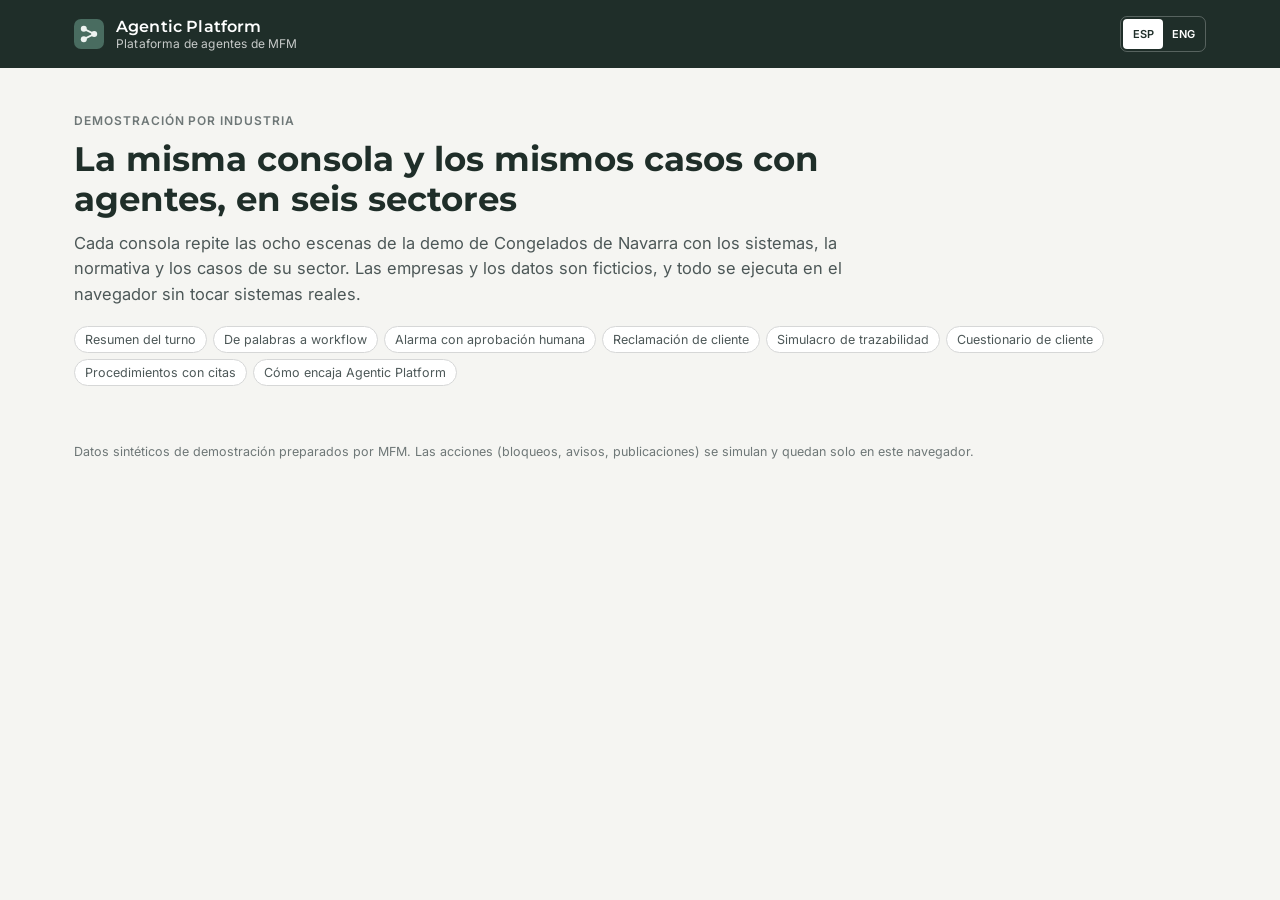
==== index.html @ 61bc28af "Fix: 'five sectors' → 'six sectors' in English translation" ====
<!doctype html>
<html lang="es">
<head>
  <meta charset="utf-8">
  <meta name="viewport" content="width=device-width, initial-scale=1">
  <title>Agentic Platform por industria</title>
  <meta name="description" content="Seis consolas de Agentic Platform con la misma estructura y los mismos casos con agentes que la demo de Congelados de Navarra: maquinaria industrial, banca, retail, cervecera, despacho de abogados y empresa de congelados. Datos sintéticos preparados por MFM.">
  <meta name="theme-color" content="#344E45">
  <link rel="icon" type="image/svg+xml" href="data:image/svg+xml,%3Csvg xmlns='http://www.w3.org/2000/svg' viewBox='0 0 26 26'%3E%3Crect width='26' height='26' rx='6' fill='%23344E45'/%3E%3Cpath d='M8.5 8.5 17.5 13 8.5 17.5' fill='none' stroke='%23EEF3F1' stroke-width='1.6'/%3E%3Ccircle cx='8.5' cy='8.5' r='2.6' fill='%23EEF3F1'/%3E%3Ccircle cx='17.5' cy='13' r='2.6' fill='%23EEF3F1'/%3E%3Ccircle cx='8.5' cy='17.5' r='2.6' fill='%23EEF3F1'/%3E%3C/svg%3E">
  <link rel="preconnect" href="https://fonts.googleapis.com">
  <link rel="preconnect" href="https://fonts.gstatic.com" crossorigin>
  <link rel="stylesheet" href="https://fonts.googleapis.com/css2?family=Inter:wght@400;500;600;700&family=Montserrat:wght@500;600;700&display=swap">
  <link rel="stylesheet" href="assets/css/tokens.css">
  <style>
    * { box-sizing: border-box; }
    body { margin: 0; background: var(--bg); color: var(--ink); font: 400 15px/1.55 var(--font-body); }
    a { color: inherit; }
    .wrap { max-width: 1180px; margin: 0 auto; padding: 0 24px; }
    header.top { background: var(--cn-green-900); color: #fff; }
    header.top .wrap { display: flex; align-items: center; gap: 12px; padding-top: 16px; padding-bottom: 16px; }
    .logo { width: 30px; height: 30px; flex: none; }
    .brand { font: 600 16px/1.2 var(--font-head); letter-spacing: .01em; }
    .brand small { display: block; font: 400 12px/1.3 var(--font-body); opacity: .75; }
    .hero { padding: 44px 0 28px; }
    .kicker { font-size: 12px; font-weight: 600; letter-spacing: .08em; text-transform: uppercase; color: var(--muted); }
    h1 { font: 700 34px/1.18 var(--font-head); margin: 8px 0 12px; color: var(--cn-green-900); max-width: 820px; }
    .lead { font-size: 16.5px; color: var(--slate); max-width: 780px; margin: 0; }
    .scenes { display: flex; flex-wrap: wrap; gap: 6px; margin: 18px 0 0; padding: 0; list-style: none; }
    .scenes li { padding: 3px 10px; border: 1px solid var(--line-strong); border-radius: 999px; font-size: 12.5px; color: var(--slate); background: var(--card); }
    .grid { display: grid; grid-template-columns: repeat(2, minmax(0, 1fr)); gap: 18px; padding-bottom: 28px; }
    .ind { display: flex; flex-direction: column; background: var(--card); border: 1px solid var(--line); border-radius: 14px; overflow: hidden; }
    .ind-head { display: flex; align-items: center; gap: 12px; padding: 18px 20px; color: #fff; background: var(--c-dark); }
    .ind-av { width: 40px; height: 40px; border-radius: 10px; display: grid; place-items: center; font: 700 14px/1 var(--font-head); background: var(--c-brand); flex: none; }
    .ind-name { font: 600 18px/1.25 var(--font-head); }
    .ind-co { font-size: 13px; opacity: .8; }
    .ind-body { padding: 16px 20px 20px; display: flex; flex-direction: column; gap: 12px; flex: 1; }
    .cases { margin: 0; padding: 0; list-style: none; display: flex; flex-direction: column; gap: 8px; font-size: 13.5px; color: var(--slate); }
    .cases li { display: grid; grid-template-columns: 128px minmax(0, 1fr); gap: 10px; }
    .cases b { font-weight: 600; color: var(--ink); font-size: 12.5px; }
    .systems { font-size: 12.5px; color: var(--muted); }
    .go { margin-top: auto; align-self: flex-start; display: inline-flex; align-items: center; gap: 8px; padding: 9px 16px; border-radius: 8px; background: var(--c-brand); color: #fff; font-weight: 600; font-size: 14px; text-decoration: none; }
    .go:hover { background: var(--c-dark); }
    .go:focus-visible { outline: 3px solid var(--c-tint); outline-offset: 2px; box-shadow: 0 0 0 5px var(--c-brand); }
    .ref { display: flex; flex-wrap: wrap; align-items: center; justify-content: space-between; gap: 12px; padding: 18px 20px; margin-bottom: 28px; border: 1px dashed var(--line-strong); border-radius: 14px; background: var(--card); font-size: 14px; color: var(--slate); }
    .ref a { font-weight: 600; color: var(--cn-green-dark); }
    .langs { margin-left: auto; display: inline-flex; padding: 2px; border: 1px solid rgba(255,255,255,.25); border-radius: 7px; }
    .langs button { min-width: 40px; min-height: 30px; border: 0; border-radius: 4px; background: transparent; color: #fff; font: 600 11px/1 var(--font-body); cursor: pointer; }
    .langs button[aria-pressed="true"] { background: #fff; color: var(--cn-green-900); }
    .langs button:focus-visible { outline: 2px solid #fff; outline-offset: 2px; }
    footer { padding: 0 0 36px; font-size: 12.5px; color: var(--muted); }
    @media (max-width: 860px) {
      .grid { grid-template-columns: 1fr; }
      h1 { font-size: 26px; }
      .wrap { padding: 0 16px; }
      .cases li { grid-template-columns: 1fr; gap: 0; }
    }
  </style>
  <script src="assets/js/industries/_register.js"></script>
  <script src="assets/js/industries/maquinaria/meta.js"></script>
  <script src="assets/js/industries/banca/meta.js"></script>
  <script src="assets/js/industries/retail/meta.js"></script>
  <script src="assets/js/industries/cerveceria/meta.js"></script>
  <script src="assets/js/industries/abogados/meta.js"></script>
  <script src="assets/js/industries/congelados/meta.js"></script>
  <script src="assets/js/industries/maquinaria/en/meta.js"></script>
  <script src="assets/js/industries/banca/en/meta.js"></script>
  <script src="assets/js/industries/retail/en/meta.js"></script>
  <script src="assets/js/industries/cerveceria/en/meta.js"></script>
  <script src="assets/js/industries/abogados/en/meta.js"></script>
  <script src="assets/js/industries/congelados/en/meta.js"></script>
</head>
<body>
  <header class="top">
    <div class="wrap">
      <svg class="logo" viewBox="0 0 26 26" aria-hidden="true"><rect width="26" height="26" rx="6" fill="#496C60"/><path d="M8.5 8.5 17.5 13 8.5 17.5" fill="none" stroke="#EEF3F1" stroke-width="1.6"/><circle cx="8.5" cy="8.5" r="2.6" fill="#EEF3F1"/><circle cx="17.5" cy="13" r="2.6" fill="#EEF3F1"/><circle cx="8.5" cy="17.5" r="2.6" fill="#EEF3F1"/></svg>
      <div class="brand">Agentic Platform<small data-t="sub">Plataforma de agentes de MFM</small></div>
      <div class="langs" role="group" aria-label="Idioma / Language"><button type="button" data-lang="es" aria-pressed="true">ESP</button><button type="button" data-lang="en" aria-pressed="false">ENG</button></div>
    </div>
  </header>
  <main class="wrap">
    <section class="hero">
      <div class="kicker" data-t="kicker">Demostración por industria</div>
      <h1 data-t="h1">La misma consola y los mismos casos con agentes, en seis sectores</h1>
      <p class="lead" data-t="lead">Cada consola repite las ocho escenas de la demo de Congelados de Navarra con los sistemas, la normativa y los casos de su sector. Las empresas y los datos son ficticios, y todo se ejecuta en el navegador sin tocar sistemas reales.</p>
      <ul class="scenes" id="scenes" aria-label="Escenas de cada consola">
        <li>Resumen del turno</li><li>De palabras a workflow</li><li>Alarma con aprobación humana</li><li>Reclamación de cliente</li><li>Simulacro de trazabilidad</li><li>Cuestionario de cliente</li><li>Procedimientos con citas</li><li>Cómo encaja Agentic Platform</li>
      </ul>
    </section>
    <section class="grid" id="grid" aria-label="Industrias"></section>
    <footer data-t="foot">Datos sintéticos de demostración preparados por MFM. Las acciones (bloqueos, avisos, publicaciones) se simulan y quedan solo en este navegador.</footer>
  </main>
  <script>
    (function () {
      'use strict';
      var CASES = {
        maquinaria: [
          ['Alarma', 'Vibración del husillo del centro de mecanizado MC-04 y 42 culatas retenidas'],
          ['Reclamación', 'Fuga de aceite en una prensa PH-250 y borrador 8D'],
          ['Simulacro', 'Campaña de campo por el lote de juntas JNT-2607-031'],
          ['Cuestionario', 'Auditoría de proveedor de un fabricante de vehículos industriales']
        ],
        banca: [
          ['Alarma', 'Pico de fraude en el BIN 454812 con bloqueo preventivo y reemisión'],
          ['Reclamación', 'Cargos no reconocidos con plazo de 15 días hábiles (PSD2)'],
          ['Simulacro', 'Punto común de compromiso: TPV, tarjetas y clientes (DORA, PCI DSS)'],
          ['Cuestionario', 'Wolfsberg CBDDQ de un banco corresponsal']
        ],
        retail: [
          ['Alarma', 'Mural de lácteos de la tienda T-027 por encima de 5 °C'],
          ['Reclamación', 'Vidrio en tomate frito de marca propia, lote L26214'],
          ['Simulacro', 'Retirada del lote en 41 tiendas y aviso a clientes de fidelización'],
          ['Cuestionario', 'Preauditoría IFS Logistics de la plataforma']
        ],
        cerveceria: [
          ['Alarma', 'Fermentador FV-12 fuera de consigna por la válvula de glicol'],
          ['Reclamación', 'Barriles con sabor oxidado de un distribuidor de hostelería'],
          ['Simulacro', 'Retirada del lote de barril L2608-K14 en 14 clientes'],
          ['Cuestionario', 'Homologación de un importador británico']
        ],
        abogados: [
          ['Alarma', 'Demanda recibida por LexNET con posible conflicto de intereses y plazo de 20 días'],
          ['Reclamación', 'Queja de un cliente por una minuta de honorarios del área Mercantil'],
          ['Simulacro', 'Brecha de datos: informe de due diligence enviado a un destinatario erróneo (RGPD, 72 h)'],
          ['Cuestionario', 'Homologación en el panel de despachos de un banco']
        ],
        congelados: [
          ['Alarma', 'Excurión de temperatura en cámara C-07 a 05:50 (-13.9 °C) y 6 lotes retenidos'],
          ['Reclamación', 'Piedra de 8 mm en Guisantes verdes 1kg, lote L26-231-FUS-GUI-01'],
          ['Simulacro', 'Campaña de retirada del lote de ejercicio L26-261-FUS-GUI-03'],
          ['Cuestionario', 'Auditoría de proveedor de Retailer UK (marca blanca)']
        ]
      };
      var CASES_EN = {
        maquinaria: [
          ['Alarm', 'Spindle vibration on machining centre MC-04 and 42 cylinder heads on hold'],
          ['Complaint', 'Oil leak on a PH-250 press and an 8D draft'],
          ['Drill', 'Field campaign for seal batch JNT-2607-031'],
          ['Questionnaire', 'Supplier audit from an industrial vehicle manufacturer']
        ],
        banca: [
          ['Alarm', 'Fraud spike on BIN 454812 with preventive blocking and card reissue'],
          ['Complaint', 'Unrecognised card payments with a 15-business-day deadline (PSD2)'],
          ['Drill', 'Common point of compromise: terminal, cards and customers (DORA, PCI DSS)'],
          ['Questionnaire', 'Wolfsberg CBDDQ from a correspondent bank']
        ],
        retail: [
          ['Alarm', 'Dairy cabinet at store T-027 above 5 °C'],
          ['Complaint', 'Glass in own-brand tomato sauce, batch L26214'],
          ['Drill', 'Batch withdrawal from 41 stores and notice to loyalty customers'],
          ['Questionnaire', 'IFS Logistics pre-audit of the distribution centre']
        ],
        cerveceria: [
          ['Alarm', 'Fermentation vessel FV-12 off setpoint due to the glycol valve'],
          ['Complaint', 'Kegs with an oxidised taste from an on-trade distributor'],
          ['Drill', 'Recall of keg batch L2608-K14 from 14 customers'],
          ['Questionnaire', 'Supplier approval for a UK importer']
        ],
        abogados: [
          [‘Alarm’, ‘Claim served via LexNET with a possible conflict of interest and a 20-day deadline’],
          [‘Complaint’, ‘Client complaint about a Corporate fee note’],
          [‘Drill’, ‘Data breach: due diligence report sent to the wrong recipient (GDPR, 72 h)’],
          [‘Questionnaire’, ‘Onboarding to a bank’s panel of law firms’]
        ],
        congelados: [
          [‘Alarm’, ‘Temperature excursion in chamber C-07 at 05:50 (-13.9 °C) and 6 lots on hold’],
          [‘Complaint’, ‘8 mm stone in Garden Peas 1kg, batch L26-231-FUS-GUI-01’],
          [‘Drill’, ‘Recall campaign for drill batch L26-261-FUS-GUI-03’],
          [‘Questionnaire’, ‘Supplier audit for Retailer UK (private label)’]
        ]
      };
      var T = {
        es: { scenes: ['Resumen del turno', 'De palabras a workflow', 'Alarma con aprobación humana', 'Reclamación de cliente', 'Simulacro de trazabilidad', 'Cuestionario de cliente', 'Procedimientos con citas', 'Cómo encaja Agentic Platform'], conn: 'Conectores', open: 'Abrir la consola de ' },
        en: { scenes: ['Shift summary', 'From words to workflow', 'Alarm with human approval', 'Customer complaint', 'Traceability drill', 'Customer questionnaire', 'Procedures with citations', 'How Agentic Platform fits'], conn: 'Connectors', open: 'Open the console for ',
          sub: 'MFM agent platform', kicker: 'Demo by industry', h1: 'The same console and the same agent use cases, in six sectors',
          lead: 'Each console repeats the eight scenes of the Congelados de Navarra demo with the systems, regulations and cases of its sector. Companies and data are fictitious, and everything runs in the browser without touching real systems.',
          ref: 'Reference demo: Congelados de Navarra, frozen food.', refa: 'Open the original demo ↗',
          foot: 'Synthetic demo data prepared by MFM. Actions (holds, notices, publications) are simulated and stay in this browser only.' }
      };
      var LANG = 'es';
      try { var qs = new URLSearchParams(location.search).get('lang'); LANG = qs === 'en' || qs === 'es' ? qs : (localStorage.getItem('agentic-ind-lang') === 'en' ? 'en' : 'es'); localStorage.setItem('agentic-ind-lang', LANG); } catch (e) { /* sin almacenamiento */ }
      var EN = LANG === 'en';
      document.documentElement.lang = LANG;
      if (EN) {
        document.title = 'Agentic Platform by industry';
        document.querySelectorAll('[data-t]').forEach(function (el) { if (T.en[el.getAttribute('data-t')]) el.textContent = T.en[el.getAttribute('data-t')]; });
        CASES = CASES_EN;
      }
      document.getElementById('scenes').innerHTML = T[LANG].scenes.map(function (x) { return '<li>' + x + '</li>'; }).join('');
      document.querySelectorAll('[data-lang]').forEach(function (b) {
        b.setAttribute('aria-pressed', String(b.getAttribute('data-lang') === LANG));
        b.addEventListener('click', function () { try { localStorage.setItem('agentic-ind-lang', b.getAttribute('data-lang')); } catch (e) { /* */ } location.search = '?lang=' + b.getAttribute('data-lang'); });
      });
      var ORDER = ['maquinaria', 'banca', 'retail', 'cerveceria', 'abogados', 'congelados'];
      var P = window.AGENTIC_INDUSTRIES || {};
      var PE = window.AGENTIC_INDUSTRIES_EN || {};
      var esc = function (s) { return String(s).replace(/[&<>"]/g, function (c) { return { '&': '&amp;', '<': '&lt;', '>': '&gt;', '"': '&quot;' }[c]; }); };
      document.getElementById('grid').innerHTML = ORDER.filter(function (k) { return P[k] && P[k].meta; }).map(function (k) {
        var m = EN && PE[k] && PE[k].meta ? PE[k].meta : P[k].meta;
        var t = m.theme;
        return '<article class="ind" style="--c-brand:' + t.brand + ';--c-dark:' + t.dark + ';--c-tint:' + t.tint + '">'
          + '<div class="ind-head"><span class="ind-av">' + esc(m.short) + '</span><div><div class="ind-name">' + esc(m.industry) + '</div><div class="ind-co">' + esc(m.company) + ' · ' + esc(m.site) + '</div></div></div>'
          + '<div class="ind-body"><ul class="cases">' + CASES[k].map(function (c) { return '<li><b>' + esc(c[0]) + '</b><span>' + esc(c[1]) + '</span></li>'; }).join('') + '</ul>'
          + '<div class="systems">' + T[LANG].conn + ': ' + esc(m.connectors.join(', ')) + '</div>'
          + '<a class="go" href="consola.html?ind=' + k + '&lang=' + LANG + '">' + T[LANG].open + esc(EN ? m.industry : m.industry.toLowerCase()) + ' →</a></div></article>';
      }).join('');
    })();
  </script>
</body>
</html>
---- assets/css/tokens.css ----
/*
 * Agentic Platform · Congelados de Navarra — tokens de diseño.
 * Colores de la identidad de Congelados de Navarra (SPEC §2). No se usan
 * colores sueltos fuera de este fichero: los derivados son mezclas de estos.
 */
:root {
  /* Marca */
  --cn-green: #496C60;
  --cn-green-dark: #344E45;
  --cn-green-900: #1F2E29;
  --cn-green-50: #EEF3F1;
  --cn-red: #BD3632;
  --cn-red-50: #FBEDEC;

  /* Estado */
  --amber: #A8651A;
  --amber-50: #FBF3E6;
  --ok: #2F7D5B;
  --ok-50: #EAF5EF;

  /* Neutros */
  --ink: #272C2C;
  --slate: #4D5858;
  --muted: #6E7777;
  --line: #E1E4E2;
  --bg: #F5F5F2;
  --card: #FFFFFF;

  /* Derivados (solo mezclas de los tokens anteriores) */
  --cn-green-100: color-mix(in srgb, var(--cn-green) 13%, var(--card));
  --cn-green-200: color-mix(in srgb, var(--cn-green) 30%, var(--card));
  --red-100: color-mix(in srgb, var(--cn-red) 13%, var(--card));
  --red-200: color-mix(in srgb, var(--cn-red) 32%, var(--card));
  --amber-200: color-mix(in srgb, var(--amber) 32%, var(--card));
  --ok-200: color-mix(in srgb, var(--ok) 32%, var(--card));
  --line-strong: color-mix(in srgb, var(--ink) 19%, var(--card));
  --line-soft: color-mix(in srgb, var(--line) 60%, var(--card));
  --bg-sunken: color-mix(in srgb, var(--bg) 62%, var(--line));
  --hover: color-mix(in srgb, var(--cn-green) 5%, var(--card));
  --scrim: color-mix(in srgb, var(--cn-green-900) 46%, transparent);

  /* Sobre el verde oscuro de la barra lateral */
  --on-dark: var(--card);
  --on-dark-2: color-mix(in srgb, var(--card) 76%, var(--cn-green-dark));
  --on-dark-3: color-mix(in srgb, var(--card) 54%, var(--cn-green-dark));
  --dark-hover: color-mix(in srgb, var(--card) 7%, var(--cn-green-dark));
  --dark-active: color-mix(in srgb, var(--card) 13%, var(--cn-green-dark));
  --dark-line: color-mix(in srgb, var(--card) 14%, var(--cn-green-dark));

  /* Tipografía */
  --font-head: 'Montserrat', system-ui, -apple-system, 'Segoe UI', Roboto, sans-serif;
  --font-body: 'Inter', system-ui, -apple-system, 'Segoe UI', Roboto, sans-serif;
  --font-mono: ui-monospace, 'SF Mono', SFMono-Regular, Menlo, Consolas, 'Liberation Mono', monospace;
  --fs-xs: 11.5px;
  --fs-sm: 12.5px;
  --fs-base: 14px;
  --fs-md: 15px;
  --fs-lg: 17px;
  --fs-xl: 20px;
  --fs-2xl: 24px;
  --fs-3xl: 30px;

  /* Espaciado (múltiplos de 4) */
  --s-1: 4px;
  --s-2: 8px;
  --s-3: 12px;
  --s-4: 16px;
  --s-5: 20px;
  --s-6: 24px;
  --s-8: 32px;
  --s-10: 40px;
  --s-12: 48px;

  /* Radios, sombras, foco */
  --r-sm: 4px;
  --r: 6px;
  --r-lg: 8px;
  --r-xl: 10px;
  --r-pill: 999px;
  --shadow-1: 0 1px 2px color-mix(in srgb, var(--cn-green-900) 6%, transparent);
  --shadow-2: 0 2px 6px color-mix(in srgb, var(--cn-green-900) 8%, transparent),
              0 14px 36px color-mix(in srgb, var(--cn-green-900) 14%, transparent);
  --focus-ring: 0 0 0 3px color-mix(in srgb, var(--cn-green) 32%, transparent);

  /* Estructura */
  --sidebar-w: 248px;
  --topbar-h: 56px;
  --content-max: 1440px;
  --presenter-w: 344px;
  --ease: cubic-bezier(.2, .7, .2, 1);
}
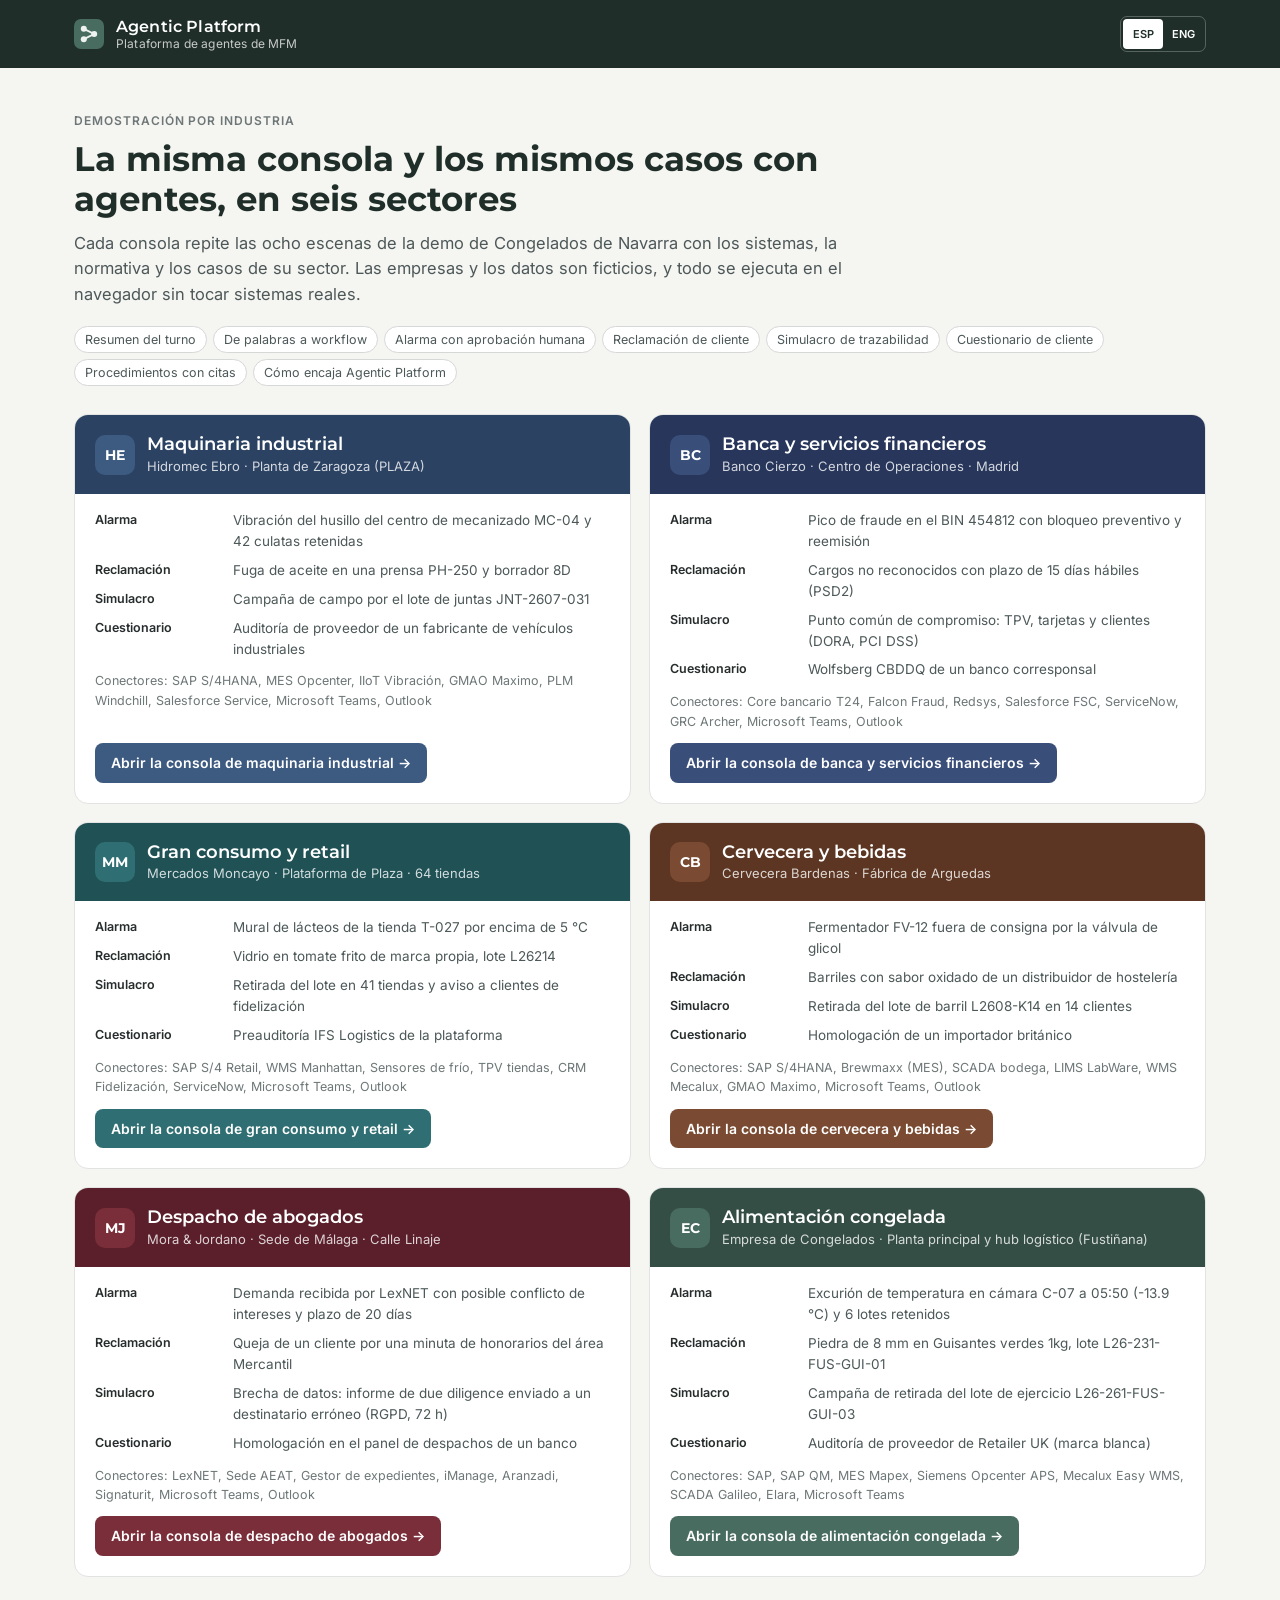
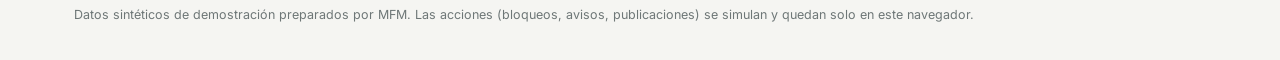
==== commit 0d73a1b5: "Fix: remove curly quotes that broke JavaScript syntax in inline script - Replace smart/curly quotes " ====
--- a/index.html
+++ b/index.html
@@ -156,16 +156,16 @@
           ['Questionnaire', 'Supplier approval for a UK importer']
         ],
         abogados: [
-          [‘Alarm’, ‘Claim served via LexNET with a possible conflict of interest and a 20-day deadline’],
-          [‘Complaint’, ‘Client complaint about a Corporate fee note’],
-          [‘Drill’, ‘Data breach: due diligence report sent to the wrong recipient (GDPR, 72 h)’],
-          [‘Questionnaire’, ‘Onboarding to a bank’s panel of law firms’]
+          ['Alarm', 'Claim served via LexNET with a possible conflict of interest and a 20-day deadline'],
+          ['Complaint', 'Client complaint about a Corporate fee note'],
+          ['Drill', 'Data breach: due diligence report sent to the wrong recipient (GDPR, 72 h)'],
+          ['Questionnaire', 'Onboarding to a bank\'s panel of law firms']
         ],
         congelados: [
-          [‘Alarm’, ‘Temperature excursion in chamber C-07 at 05:50 (-13.9 °C) and 6 lots on hold’],
-          [‘Complaint’, ‘8 mm stone in Garden Peas 1kg, batch L26-231-FUS-GUI-01’],
-          [‘Drill’, ‘Recall campaign for drill batch L26-261-FUS-GUI-03’],
-          [‘Questionnaire’, ‘Supplier audit for Retailer UK (private label)’]
+          ['Alarm', 'Temperature excursion in chamber C-07 at 05:50 (-13.9 °C) and 6 lots on hold'],
+          ['Complaint', '8 mm stone in Garden Peas 1kg, batch L26-231-FUS-GUI-01'],
+          ['Drill', 'Recall campaign for drill batch L26-261-FUS-GUI-03'],
+          ['Questionnaire', 'Supplier audit for Retailer UK (private label)']
         ]
       };
       var T = {
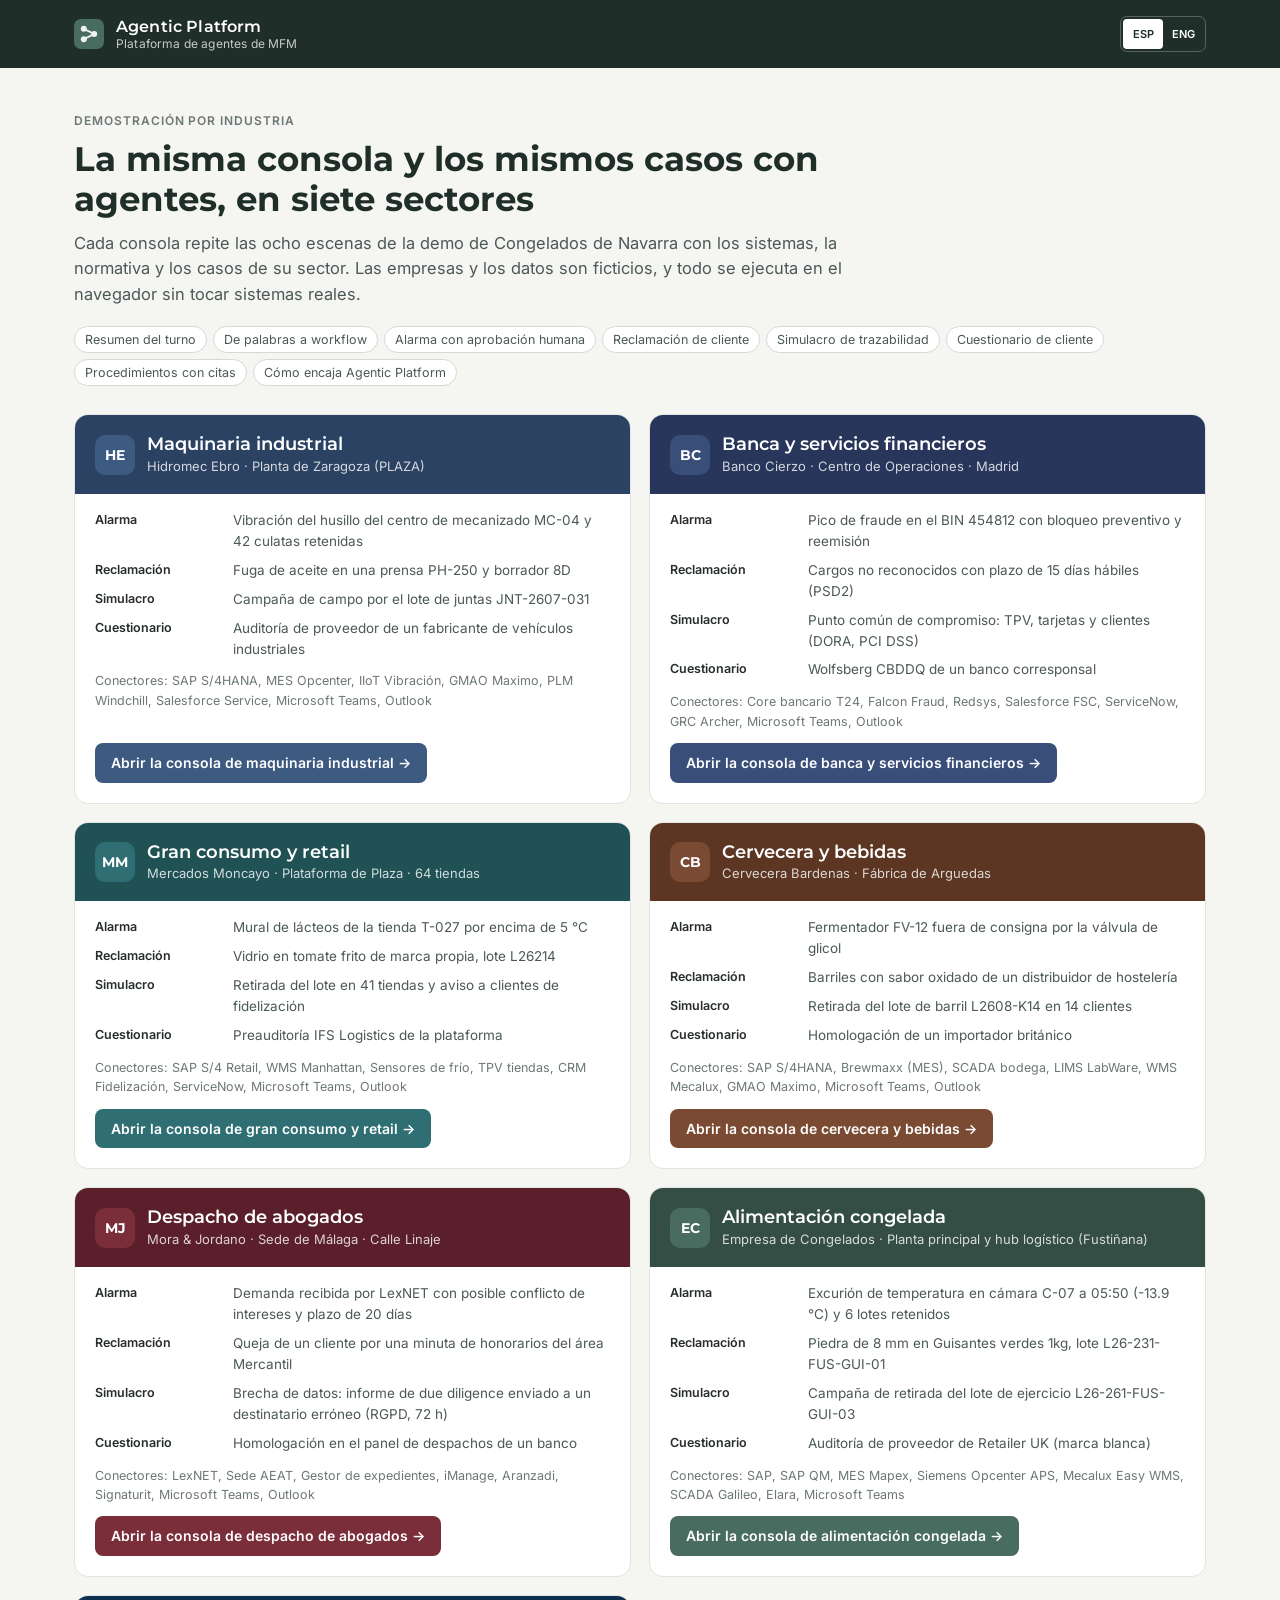
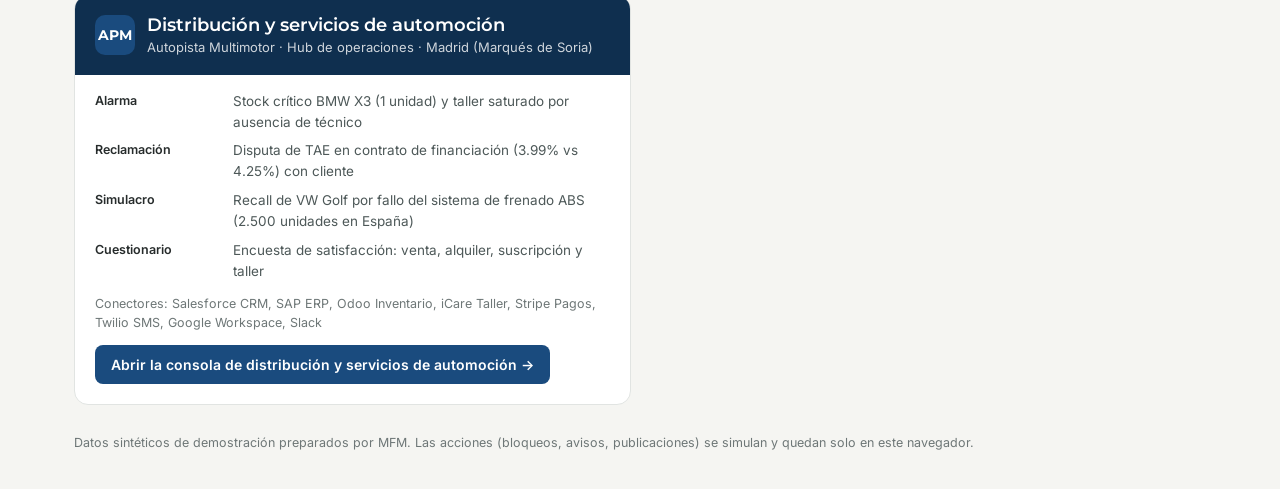
==== commit 46ff7c31: "Add autopista (7th industry): vehicle dealership with sales, rental, subscriptions, workshops - Crea" ====
--- a/index.html
+++ b/index.html
@@ -4,7 +4,7 @@
   <meta charset="utf-8">
   <meta name="viewport" content="width=device-width, initial-scale=1">
   <title>Agentic Platform por industria</title>
-  <meta name="description" content="Seis consolas de Agentic Platform con la misma estructura y los mismos casos con agentes que la demo de Congelados de Navarra: maquinaria industrial, banca, retail, cervecera, despacho de abogados y empresa de congelados. Datos sintéticos preparados por MFM.">
+  <meta name="description" content="Siete consolas de Agentic Platform con la misma estructura y los mismos casos con agentes que la demo de Congelados de Navarra: maquinaria industrial, banca, retail, cervecera, despacho de abogados, empresa de congelados y concesionario de automóviles. Datos sintéticos preparados por MFM.">
   <meta name="theme-color" content="#344E45">
   <link rel="icon" type="image/svg+xml" href="data:image/svg+xml,%3Csvg xmlns='http://www.w3.org/2000/svg' viewBox='0 0 26 26'%3E%3Crect width='26' height='26' rx='6' fill='%23344E45'/%3E%3Cpath d='M8.5 8.5 17.5 13 8.5 17.5' fill='none' stroke='%23EEF3F1' stroke-width='1.6'/%3E%3Ccircle cx='8.5' cy='8.5' r='2.6' fill='%23EEF3F1'/%3E%3Ccircle cx='17.5' cy='13' r='2.6' fill='%23EEF3F1'/%3E%3Ccircle cx='8.5' cy='17.5' r='2.6' fill='%23EEF3F1'/%3E%3C/svg%3E">
   <link rel="preconnect" href="https://fonts.googleapis.com">
@@ -62,12 +62,14 @@
   <script src="assets/js/industries/cerveceria/meta.js"></script>
   <script src="assets/js/industries/abogados/meta.js"></script>
   <script src="assets/js/industries/congelados/meta.js"></script>
+  <script src="assets/js/industries/autopista/meta.js"></script>
   <script src="assets/js/industries/maquinaria/en/meta.js"></script>
   <script src="assets/js/industries/banca/en/meta.js"></script>
   <script src="assets/js/industries/retail/en/meta.js"></script>
   <script src="assets/js/industries/cerveceria/en/meta.js"></script>
   <script src="assets/js/industries/abogados/en/meta.js"></script>
   <script src="assets/js/industries/congelados/en/meta.js"></script>
+  <script src="assets/js/industries/autopista/en/meta.js"></script>
 </head>
 <body>
   <header class="top">
@@ -80,7 +82,7 @@
   <main class="wrap">
     <section class="hero">
       <div class="kicker" data-t="kicker">Demostración por industria</div>
-      <h1 data-t="h1">La misma consola y los mismos casos con agentes, en seis sectores</h1>
+      <h1 data-t="h1">La misma consola y los mismos casos con agentes, en siete sectores</h1>
       <p class="lead" data-t="lead">Cada consola repite las ocho escenas de la demo de Congelados de Navarra con los sistemas, la normativa y los casos de su sector. Las empresas y los datos son ficticios, y todo se ejecuta en el navegador sin tocar sistemas reales.</p>
       <ul class="scenes" id="scenes" aria-label="Escenas de cada consola">
         <li>Resumen del turno</li><li>De palabras a workflow</li><li>Alarma con aprobación humana</li><li>Reclamación de cliente</li><li>Simulacro de trazabilidad</li><li>Cuestionario de cliente</li><li>Procedimientos con citas</li><li>Cómo encaja Agentic Platform</li>
@@ -128,6 +130,12 @@
           ['Reclamación', 'Piedra de 8 mm en Guisantes verdes 1kg, lote L26-231-FUS-GUI-01'],
           ['Simulacro', 'Campaña de retirada del lote de ejercicio L26-261-FUS-GUI-03'],
           ['Cuestionario', 'Auditoría de proveedor de Retailer UK (marca blanca)']
+        ],
+        autopista: [
+          ['Alarma', 'Stock crítico BMW X3 (1 unidad) y taller saturado por ausencia de técnico'],
+          ['Reclamación', 'Disputa de TAE en contrato de financiación (3.99% vs 4.25%) con cliente'],
+          ['Simulacro', 'Recall de VW Golf por fallo del sistema de frenado ABS (2.500 unidades en España)'],
+          ['Cuestionario', 'Encuesta de satisfacción: venta, alquiler, suscripción y taller']
         ]
       };
       var CASES_EN = {
@@ -166,6 +174,12 @@
           ['Complaint', '8 mm stone in Garden Peas 1kg, batch L26-231-FUS-GUI-01'],
           ['Drill', 'Recall campaign for drill batch L26-261-FUS-GUI-03'],
           ['Questionnaire', 'Supplier audit for Retailer UK (private label)']
+        ],
+        autopista: [
+          ['Alarm', 'Critical BMW X3 stock (1 unit) and workshop overloaded (technician absent)'],
+          ['Complaint', 'APR dispute in financing contract (3.99% vs 4.25%) with customer'],
+          ['Drill', 'VW Golf recall for ABS braking system failure (2,500 units in Spain)'],
+          ['Questionnaire', 'Satisfaction survey: sales, rental, subscriptions and workshop']
         ]
       };
       var T = {
@@ -190,7 +204,7 @@
         b.setAttribute('aria-pressed', String(b.getAttribute('data-lang') === LANG));
         b.addEventListener('click', function () { try { localStorage.setItem('agentic-ind-lang', b.getAttribute('data-lang')); } catch (e) { /* */ } location.search = '?lang=' + b.getAttribute('data-lang'); });
       });
-      var ORDER = ['maquinaria', 'banca', 'retail', 'cerveceria', 'abogados', 'congelados'];
+      var ORDER = ['maquinaria', 'banca', 'retail', 'cerveceria', 'abogados', 'congelados', 'autopista'];
       var P = window.AGENTIC_INDUSTRIES || {};
       var PE = window.AGENTIC_INDUSTRIES_EN || {};
       var esc = function (s) { return String(s).replace(/[&<>"]/g, function (c) { return { '&': '&amp;', '<': '&lt;', '>': '&gt;', '"': '&quot;' }[c]; }); };
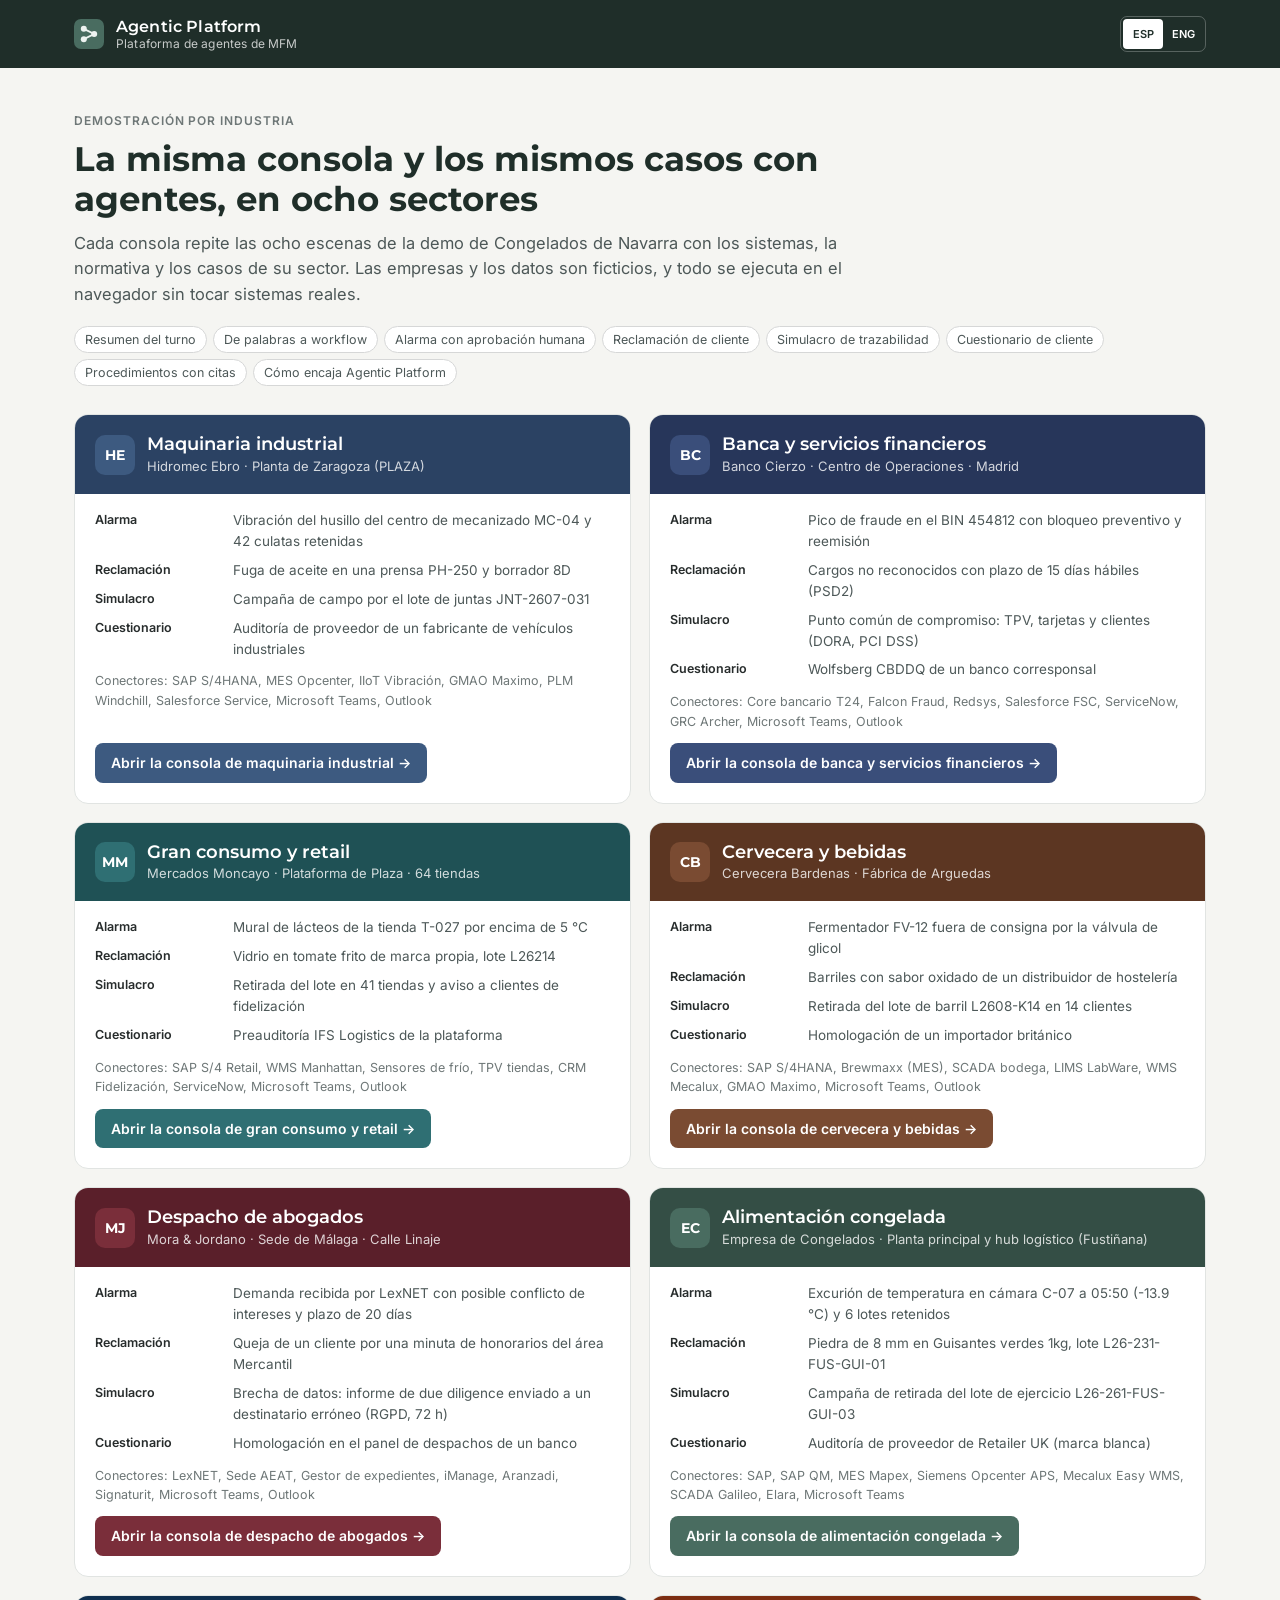
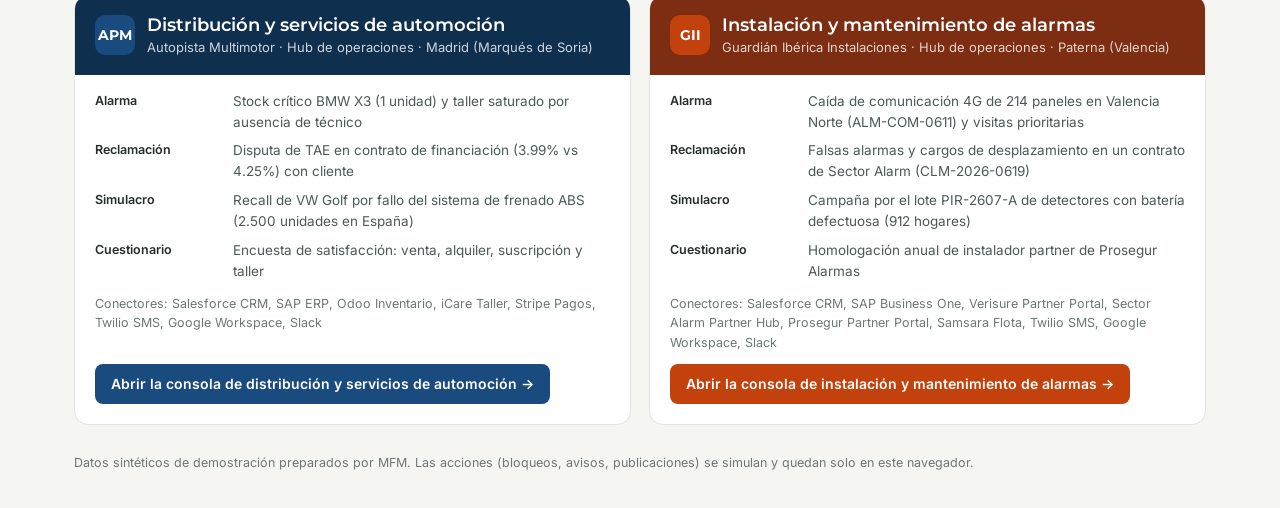
==== commit 0b5a99be: "Add alarm installation industry (8th sector) and 30 AI use cases catalogue Co-Authored-By: Claude So" ====
--- a/index.html
+++ b/index.html
@@ -63,6 +63,7 @@
   <script src="assets/js/industries/abogados/meta.js"></script>
   <script src="assets/js/industries/congelados/meta.js"></script>
   <script src="assets/js/industries/autopista/meta.js"></script>
+  <script src="assets/js/industries/alarmas/meta.js"></script>
   <script src="assets/js/industries/maquinaria/en/meta.js"></script>
   <script src="assets/js/industries/banca/en/meta.js"></script>
   <script src="assets/js/industries/retail/en/meta.js"></script>
@@ -70,6 +71,7 @@
   <script src="assets/js/industries/abogados/en/meta.js"></script>
   <script src="assets/js/industries/congelados/en/meta.js"></script>
   <script src="assets/js/industries/autopista/en/meta.js"></script>
+  <script src="assets/js/industries/alarmas/en/meta.js"></script>
 </head>
 <body>
   <header class="top">
@@ -82,7 +84,7 @@
   <main class="wrap">
     <section class="hero">
       <div class="kicker" data-t="kicker">Demostración por industria</div>
-      <h1 data-t="h1">La misma consola y los mismos casos con agentes, en siete sectores</h1>
+      <h1 data-t="h1">La misma consola y los mismos casos con agentes, en ocho sectores</h1>
       <p class="lead" data-t="lead">Cada consola repite las ocho escenas de la demo de Congelados de Navarra con los sistemas, la normativa y los casos de su sector. Las empresas y los datos son ficticios, y todo se ejecuta en el navegador sin tocar sistemas reales.</p>
       <ul class="scenes" id="scenes" aria-label="Escenas de cada consola">
         <li>Resumen del turno</li><li>De palabras a workflow</li><li>Alarma con aprobación humana</li><li>Reclamación de cliente</li><li>Simulacro de trazabilidad</li><li>Cuestionario de cliente</li><li>Procedimientos con citas</li><li>Cómo encaja Agentic Platform</li>
@@ -136,6 +138,12 @@
           ['Reclamación', 'Disputa de TAE en contrato de financiación (3.99% vs 4.25%) con cliente'],
           ['Simulacro', 'Recall de VW Golf por fallo del sistema de frenado ABS (2.500 unidades en España)'],
           ['Cuestionario', 'Encuesta de satisfacción: venta, alquiler, suscripción y taller']
+        ],
+        alarmas: [
+          ['Alarma', 'Caída de comunicación 4G de 214 paneles en Valencia Norte (ALM-COM-0611) y visitas prioritarias'],
+          ['Reclamación', 'Falsas alarmas y cargos de desplazamiento en un contrato de Sector Alarm (CLM-2026-0619)'],
+          ['Simulacro', 'Campaña por el lote PIR-2607-A de detectores con batería defectuosa (912 hogares)'],
+          ['Cuestionario', 'Homologación anual de instalador partner de Prosegur Alarmas']
         ]
       };
       var CASES_EN = {
@@ -180,12 +188,18 @@
           ['Complaint', 'APR dispute in financing contract (3.99% vs 4.25%) with customer'],
           ['Drill', 'VW Golf recall for ABS braking system failure (2,500 units in Spain)'],
           ['Questionnaire', 'Satisfaction survey: sales, rental, subscriptions and workshop']
+        ],
+        alarmas: [
+          ['Alarm', '4G outage on 214 panels in North Valencia (ALM-COM-0611) and priority visits'],
+          ['Complaint', 'False alarms and call-out charges on a Sector Alarm contract (CLM-2026-0619)'],
+          ['Drill', 'Campaign for detector batch PIR-2607-A with a faulty battery (912 homes)'],
+          ['Questionnaire', 'Annual partner-installer accreditation for Prosegur Alarmas']
         ]
       };
       var T = {
         es: { scenes: ['Resumen del turno', 'De palabras a workflow', 'Alarma con aprobación humana', 'Reclamación de cliente', 'Simulacro de trazabilidad', 'Cuestionario de cliente', 'Procedimientos con citas', 'Cómo encaja Agentic Platform'], conn: 'Conectores', open: 'Abrir la consola de ' },
         en: { scenes: ['Shift summary', 'From words to workflow', 'Alarm with human approval', 'Customer complaint', 'Traceability drill', 'Customer questionnaire', 'Procedures with citations', 'How Agentic Platform fits'], conn: 'Connectors', open: 'Open the console for ',
-          sub: 'MFM agent platform', kicker: 'Demo by industry', h1: 'The same console and the same agent use cases, in six sectors',
+          sub: 'MFM agent platform', kicker: 'Demo by industry', h1: 'The same console and the same agent use cases, in eight sectors',
           lead: 'Each console repeats the eight scenes of the Congelados de Navarra demo with the systems, regulations and cases of its sector. Companies and data are fictitious, and everything runs in the browser without touching real systems.',
           ref: 'Reference demo: Congelados de Navarra, frozen food.', refa: 'Open the original demo ↗',
           foot: 'Synthetic demo data prepared by MFM. Actions (holds, notices, publications) are simulated and stay in this browser only.' }
@@ -204,12 +218,12 @@
         b.setAttribute('aria-pressed', String(b.getAttribute('data-lang') === LANG));
         b.addEventListener('click', function () { try { localStorage.setItem('agentic-ind-lang', b.getAttribute('data-lang')); } catch (e) { /* */ } location.search = '?lang=' + b.getAttribute('data-lang'); });
       });
-      var ORDER = ['maquinaria', 'banca', 'retail', 'cerveceria', 'abogados', 'congelados', 'autopista'];
+      var ORDER = ['maquinaria', 'banca', 'retail', 'cerveceria', 'abogados', 'congelados', 'autopista', 'alarmas'];
       var P = window.AGENTIC_INDUSTRIES || {};
       var PE = window.AGENTIC_INDUSTRIES_EN || {};
       var esc = function (s) { return String(s).replace(/[&<>"]/g, function (c) { return { '&': '&amp;', '<': '&lt;', '>': '&gt;', '"': '&quot;' }[c]; }); };
       document.getElementById('grid').innerHTML = ORDER.filter(function (k) { return P[k] && P[k].meta; }).map(function (k) {
-        var m = EN && PE[k] && PE[k].meta ? PE[k].meta : P[k].meta;
+        var m = EN && PE[k] && PE[k].meta ? Object.assign({}, P[k].meta, PE[k].meta) : P[k].meta;
         var t = m.theme;
         return '<article class="ind" style="--c-brand:' + t.brand + ';--c-dark:' + t.dark + ';--c-tint:' + t.tint + '">'
           + '<div class="ind-head"><span class="ind-av">' + esc(m.short) + '</span><div><div class="ind-name">' + esc(m.industry) + '</div><div class="ind-co">' + esc(m.company) + ' · ' + esc(m.site) + '</div></div></div>'
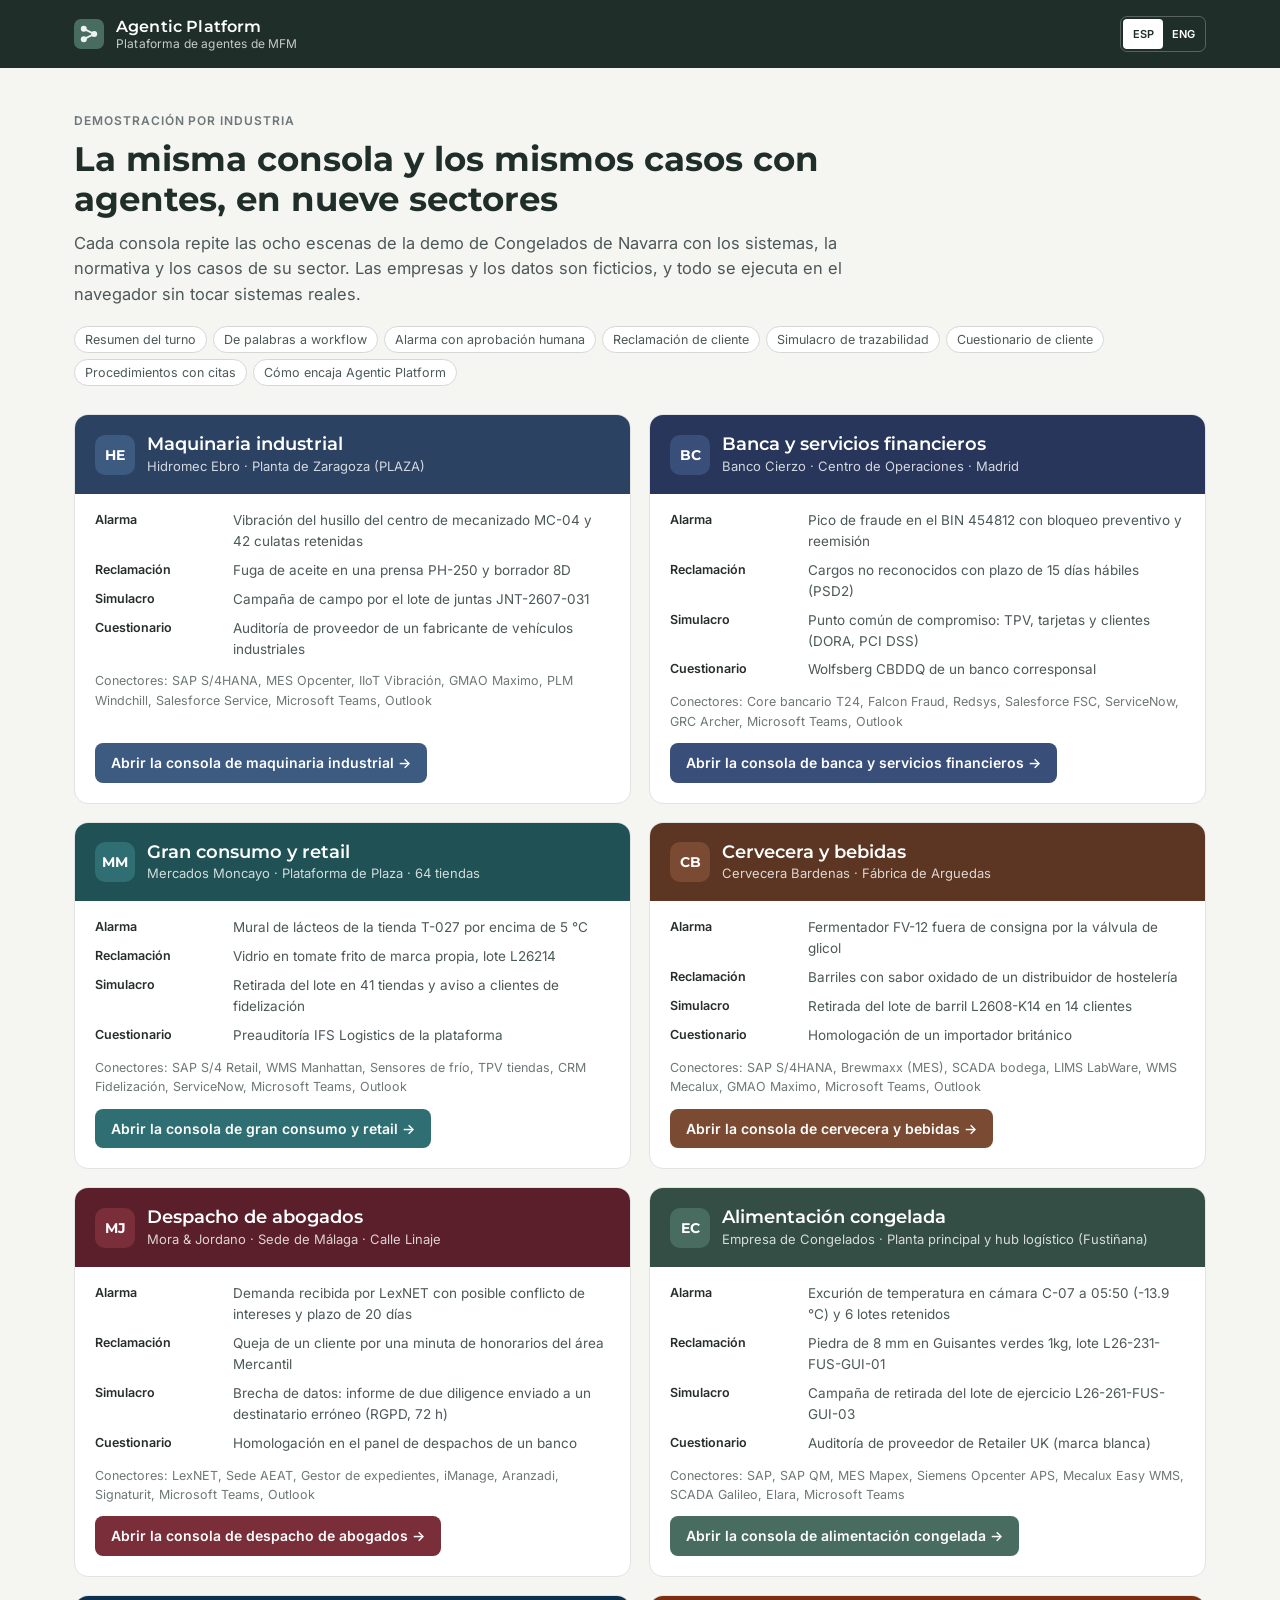
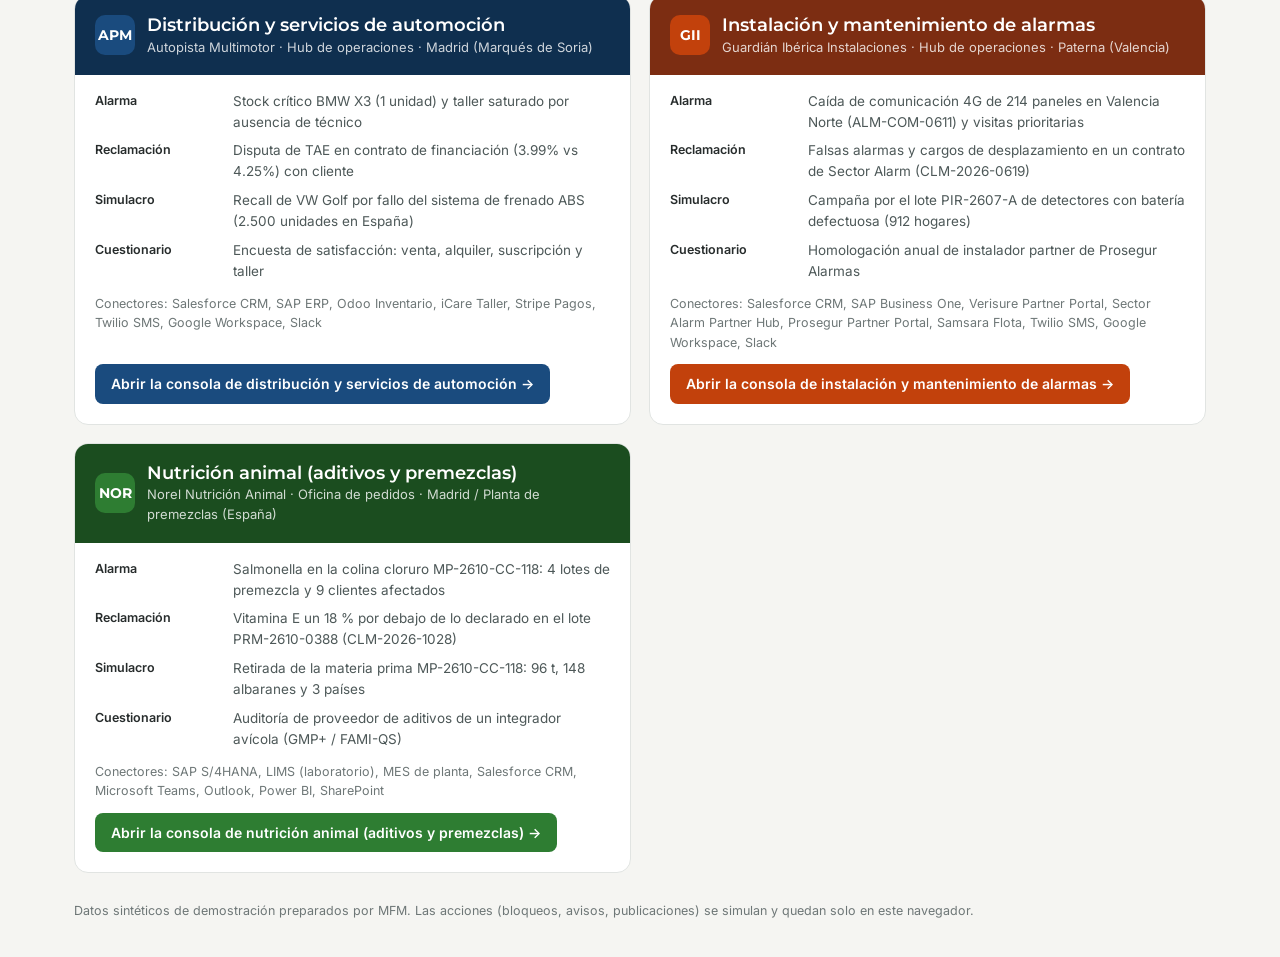
==== commit 347e0604: "Add Norel animal nutrition industry (9th sector) to the public demo Co-Authored-By: Claude Sonnet 5." ====
--- a/index.html
+++ b/index.html
@@ -64,6 +64,7 @@
   <script src="assets/js/industries/congelados/meta.js"></script>
   <script src="assets/js/industries/autopista/meta.js"></script>
   <script src="assets/js/industries/alarmas/meta.js"></script>
+  <script src="assets/js/industries/norel/meta.js"></script>
   <script src="assets/js/industries/maquinaria/en/meta.js"></script>
   <script src="assets/js/industries/banca/en/meta.js"></script>
   <script src="assets/js/industries/retail/en/meta.js"></script>
@@ -72,6 +73,7 @@
   <script src="assets/js/industries/congelados/en/meta.js"></script>
   <script src="assets/js/industries/autopista/en/meta.js"></script>
   <script src="assets/js/industries/alarmas/en/meta.js"></script>
+  <script src="assets/js/industries/norel/en/meta.js"></script>
 </head>
 <body>
   <header class="top">
@@ -84,7 +86,7 @@
   <main class="wrap">
     <section class="hero">
       <div class="kicker" data-t="kicker">Demostración por industria</div>
-      <h1 data-t="h1">La misma consola y los mismos casos con agentes, en ocho sectores</h1>
+      <h1 data-t="h1">La misma consola y los mismos casos con agentes, en nueve sectores</h1>
       <p class="lead" data-t="lead">Cada consola repite las ocho escenas de la demo de Congelados de Navarra con los sistemas, la normativa y los casos de su sector. Las empresas y los datos son ficticios, y todo se ejecuta en el navegador sin tocar sistemas reales.</p>
       <ul class="scenes" id="scenes" aria-label="Escenas de cada consola">
         <li>Resumen del turno</li><li>De palabras a workflow</li><li>Alarma con aprobación humana</li><li>Reclamación de cliente</li><li>Simulacro de trazabilidad</li><li>Cuestionario de cliente</li><li>Procedimientos con citas</li><li>Cómo encaja Agentic Platform</li>
@@ -144,6 +146,12 @@
           ['Reclamación', 'Falsas alarmas y cargos de desplazamiento en un contrato de Sector Alarm (CLM-2026-0619)'],
           ['Simulacro', 'Campaña por el lote PIR-2607-A de detectores con batería defectuosa (912 hogares)'],
           ['Cuestionario', 'Homologación anual de instalador partner de Prosegur Alarmas']
+        ],
+        norel: [
+          ['Alarma', 'Salmonella en la colina cloruro MP-2610-CC-118: 4 lotes de premezcla y 9 clientes afectados'],
+          ['Reclamación', 'Vitamina E un 18 % por debajo de lo declarado en el lote PRM-2610-0388 (CLM-2026-1028)'],
+          ['Simulacro', 'Retirada de la materia prima MP-2610-CC-118: 96 t, 148 albaranes y 3 países'],
+          ['Cuestionario', 'Auditoría de proveedor de aditivos de un integrador avícola (GMP+ / FAMI-QS)']
         ]
       };
       var CASES_EN = {
@@ -194,12 +202,18 @@
           ['Complaint', 'False alarms and call-out charges on a Sector Alarm contract (CLM-2026-0619)'],
           ['Drill', 'Campaign for detector batch PIR-2607-A with a faulty battery (912 homes)'],
           ['Questionnaire', 'Annual partner-installer accreditation for Prosegur Alarmas']
+        ],
+        norel: [
+          ['Alarm', 'Salmonella in choline chloride MP-2610-CC-118: 4 premix batches and 9 customers affected'],
+          ['Complaint', 'Vitamin E 18 % below the declared level in batch PRM-2610-0388 (CLM-2026-1028)'],
+          ['Drill', 'Withdrawal of raw material MP-2610-CC-118: 96 t, 148 delivery notes and 3 countries'],
+          ['Questionnaire', 'Additive supplier audit from a poultry integrator (GMP+ / FAMI-QS)']
         ]
       };
       var T = {
         es: { scenes: ['Resumen del turno', 'De palabras a workflow', 'Alarma con aprobación humana', 'Reclamación de cliente', 'Simulacro de trazabilidad', 'Cuestionario de cliente', 'Procedimientos con citas', 'Cómo encaja Agentic Platform'], conn: 'Conectores', open: 'Abrir la consola de ' },
         en: { scenes: ['Shift summary', 'From words to workflow', 'Alarm with human approval', 'Customer complaint', 'Traceability drill', 'Customer questionnaire', 'Procedures with citations', 'How Agentic Platform fits'], conn: 'Connectors', open: 'Open the console for ',
-          sub: 'MFM agent platform', kicker: 'Demo by industry', h1: 'The same console and the same agent use cases, in eight sectors',
+          sub: 'MFM agent platform', kicker: 'Demo by industry', h1: 'The same console and the same agent use cases, in nine sectors',
           lead: 'Each console repeats the eight scenes of the Congelados de Navarra demo with the systems, regulations and cases of its sector. Companies and data are fictitious, and everything runs in the browser without touching real systems.',
           ref: 'Reference demo: Congelados de Navarra, frozen food.', refa: 'Open the original demo ↗',
           foot: 'Synthetic demo data prepared by MFM. Actions (holds, notices, publications) are simulated and stay in this browser only.' }
@@ -218,7 +232,7 @@
         b.setAttribute('aria-pressed', String(b.getAttribute('data-lang') === LANG));
         b.addEventListener('click', function () { try { localStorage.setItem('agentic-ind-lang', b.getAttribute('data-lang')); } catch (e) { /* */ } location.search = '?lang=' + b.getAttribute('data-lang'); });
       });
-      var ORDER = ['maquinaria', 'banca', 'retail', 'cerveceria', 'abogados', 'congelados', 'autopista', 'alarmas'];
+      var ORDER = ['maquinaria', 'banca', 'retail', 'cerveceria', 'abogados', 'congelados', 'autopista', 'alarmas', 'norel'];
       var P = window.AGENTIC_INDUSTRIES || {};
       var PE = window.AGENTIC_INDUSTRIES_EN || {};
       var esc = function (s) { return String(s).replace(/[&<>"]/g, function (c) { return { '&': '&amp;', '<': '&lt;', '>': '&gt;', '"': '&quot;' }[c]; }); };
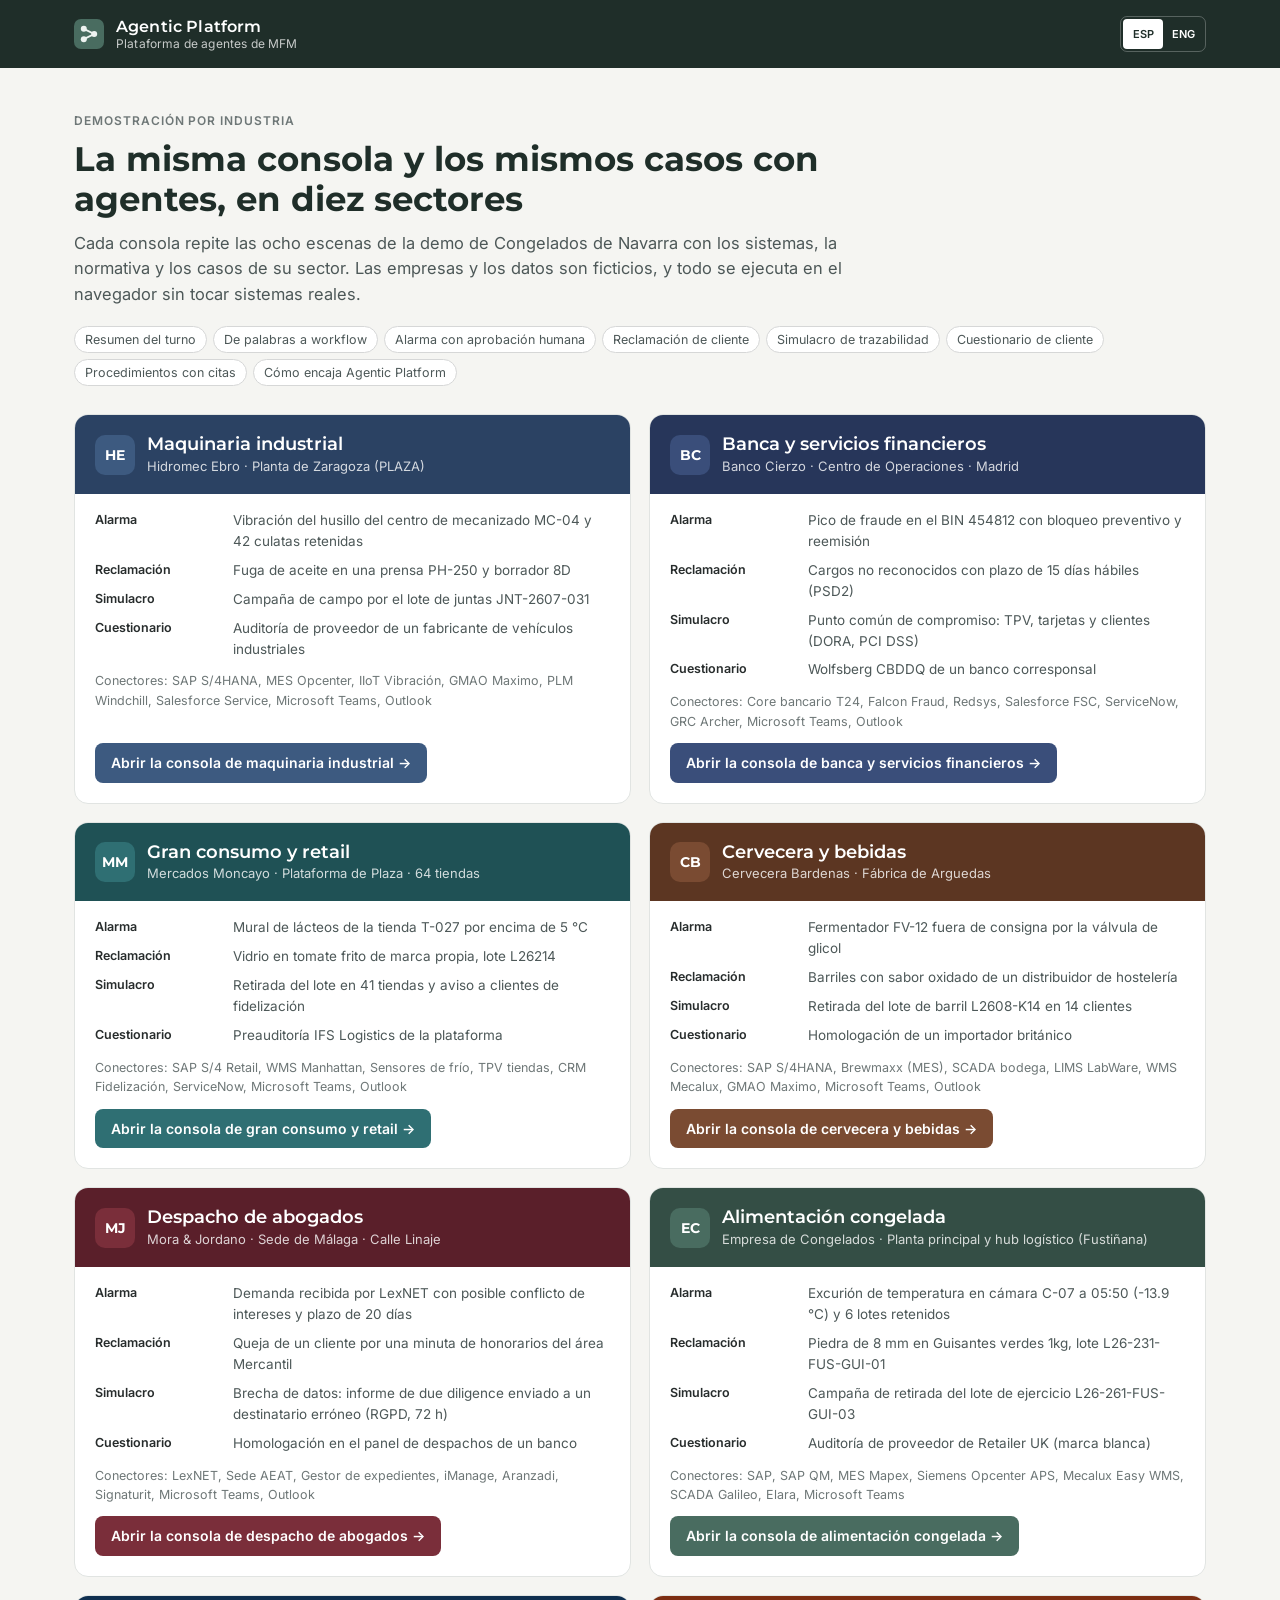
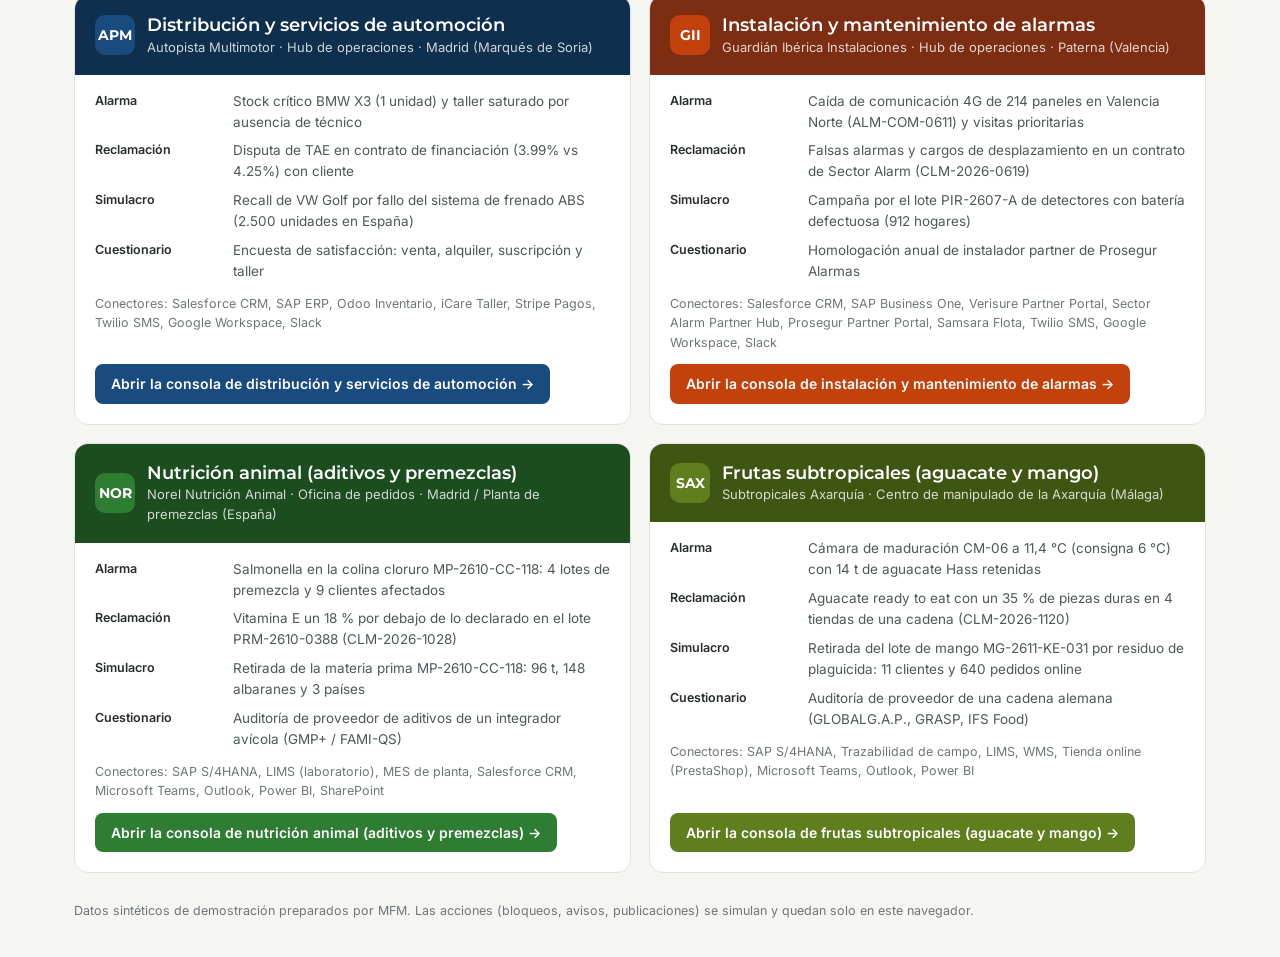
==== commit 55d3f3b6: "Add subtropical fruit industry (10th sector); fix Orchestrator typo in English dictionary Co-Authore" ====
--- a/index.html
+++ b/index.html
@@ -65,6 +65,7 @@
   <script src="assets/js/industries/autopista/meta.js"></script>
   <script src="assets/js/industries/alarmas/meta.js"></script>
   <script src="assets/js/industries/norel/meta.js"></script>
+  <script src="assets/js/industries/fruta/meta.js"></script>
   <script src="assets/js/industries/maquinaria/en/meta.js"></script>
   <script src="assets/js/industries/banca/en/meta.js"></script>
   <script src="assets/js/industries/retail/en/meta.js"></script>
@@ -74,6 +75,7 @@
   <script src="assets/js/industries/autopista/en/meta.js"></script>
   <script src="assets/js/industries/alarmas/en/meta.js"></script>
   <script src="assets/js/industries/norel/en/meta.js"></script>
+  <script src="assets/js/industries/fruta/en/meta.js"></script>
 </head>
 <body>
   <header class="top">
@@ -86,7 +88,7 @@
   <main class="wrap">
     <section class="hero">
       <div class="kicker" data-t="kicker">Demostración por industria</div>
-      <h1 data-t="h1">La misma consola y los mismos casos con agentes, en nueve sectores</h1>
+      <h1 data-t="h1">La misma consola y los mismos casos con agentes, en diez sectores</h1>
       <p class="lead" data-t="lead">Cada consola repite las ocho escenas de la demo de Congelados de Navarra con los sistemas, la normativa y los casos de su sector. Las empresas y los datos son ficticios, y todo se ejecuta en el navegador sin tocar sistemas reales.</p>
       <ul class="scenes" id="scenes" aria-label="Escenas de cada consola">
         <li>Resumen del turno</li><li>De palabras a workflow</li><li>Alarma con aprobación humana</li><li>Reclamación de cliente</li><li>Simulacro de trazabilidad</li><li>Cuestionario de cliente</li><li>Procedimientos con citas</li><li>Cómo encaja Agentic Platform</li>
@@ -152,6 +154,12 @@
           ['Reclamación', 'Vitamina E un 18 % por debajo de lo declarado en el lote PRM-2610-0388 (CLM-2026-1028)'],
           ['Simulacro', 'Retirada de la materia prima MP-2610-CC-118: 96 t, 148 albaranes y 3 países'],
           ['Cuestionario', 'Auditoría de proveedor de aditivos de un integrador avícola (GMP+ / FAMI-QS)']
+        ],
+        fruta: [
+          ['Alarma', 'Cámara de maduración CM-06 a 11,4 °C (consigna 6 °C) con 14 t de aguacate Hass retenidas'],
+          ['Reclamación', 'Aguacate ready to eat con un 35 % de piezas duras en 4 tiendas de una cadena (CLM-2026-1120)'],
+          ['Simulacro', 'Retirada del lote de mango MG-2611-KE-031 por residuo de plaguicida: 11 clientes y 640 pedidos online'],
+          ['Cuestionario', 'Auditoría de proveedor de una cadena alemana (GLOBALG.A.P., GRASP, IFS Food)']
         ]
       };
       var CASES_EN = {
@@ -208,12 +216,18 @@
           ['Complaint', 'Vitamin E 18 % below the declared level in batch PRM-2610-0388 (CLM-2026-1028)'],
           ['Drill', 'Withdrawal of raw material MP-2610-CC-118: 96 t, 148 delivery notes and 3 countries'],
           ['Questionnaire', 'Additive supplier audit from a poultry integrator (GMP+ / FAMI-QS)']
+        ],
+        fruta: [
+          ['Alarm', 'Ripening chamber CM-06 at 11.4 °C (setpoint 6 °C) with 14 t of Hass avocado on hold'],
+          ['Complaint', 'Ready-to-eat avocado with 35 % hard fruit in 4 stores of a retail chain (CLM-2026-1120)'],
+          ['Drill', 'Withdrawal of mango lot MG-2611-KE-031 for a pesticide residue: 11 customers and 640 online orders'],
+          ['Questionnaire', 'Supplier audit from a German retail chain (GLOBALG.A.P., GRASP, IFS Food)']
         ]
       };
       var T = {
         es: { scenes: ['Resumen del turno', 'De palabras a workflow', 'Alarma con aprobación humana', 'Reclamación de cliente', 'Simulacro de trazabilidad', 'Cuestionario de cliente', 'Procedimientos con citas', 'Cómo encaja Agentic Platform'], conn: 'Conectores', open: 'Abrir la consola de ' },
         en: { scenes: ['Shift summary', 'From words to workflow', 'Alarm with human approval', 'Customer complaint', 'Traceability drill', 'Customer questionnaire', 'Procedures with citations', 'How Agentic Platform fits'], conn: 'Connectors', open: 'Open the console for ',
-          sub: 'MFM agent platform', kicker: 'Demo by industry', h1: 'The same console and the same agent use cases, in nine sectors',
+          sub: 'MFM agent platform', kicker: 'Demo by industry', h1: 'The same console and the same agent use cases, in ten sectors',
           lead: 'Each console repeats the eight scenes of the Congelados de Navarra demo with the systems, regulations and cases of its sector. Companies and data are fictitious, and everything runs in the browser without touching real systems.',
           ref: 'Reference demo: Congelados de Navarra, frozen food.', refa: 'Open the original demo ↗',
           foot: 'Synthetic demo data prepared by MFM. Actions (holds, notices, publications) are simulated and stay in this browser only.' }
@@ -232,7 +246,7 @@
         b.setAttribute('aria-pressed', String(b.getAttribute('data-lang') === LANG));
         b.addEventListener('click', function () { try { localStorage.setItem('agentic-ind-lang', b.getAttribute('data-lang')); } catch (e) { /* */ } location.search = '?lang=' + b.getAttribute('data-lang'); });
       });
-      var ORDER = ['maquinaria', 'banca', 'retail', 'cerveceria', 'abogados', 'congelados', 'autopista', 'alarmas', 'norel'];
+      var ORDER = ['maquinaria', 'banca', 'retail', 'cerveceria', 'abogados', 'congelados', 'autopista', 'alarmas', 'norel', 'fruta'];
       var P = window.AGENTIC_INDUSTRIES || {};
       var PE = window.AGENTIC_INDUSTRIES_EN || {};
       var esc = function (s) { return String(s).replace(/[&<>"]/g, function (c) { return { '&': '&amp;', '<': '&lt;', '>': '&gt;', '"': '&quot;' }[c]; }); };
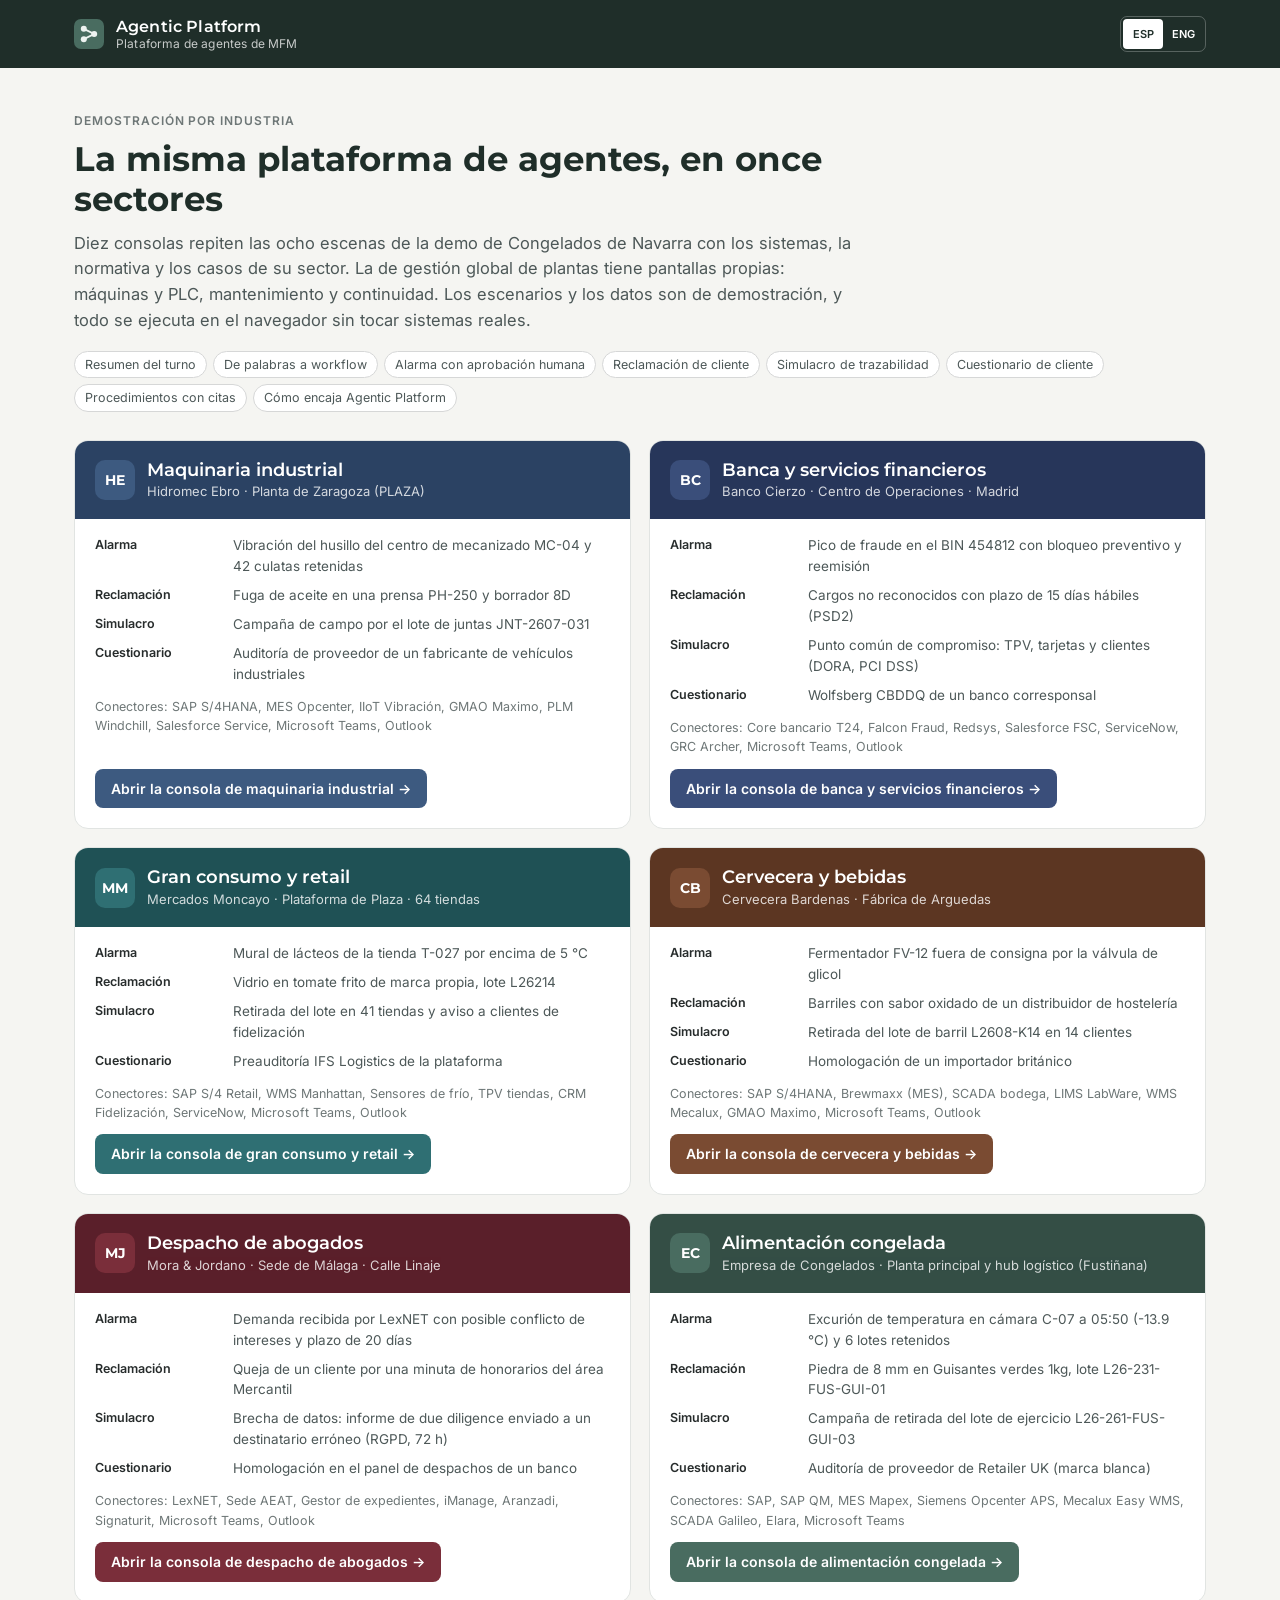
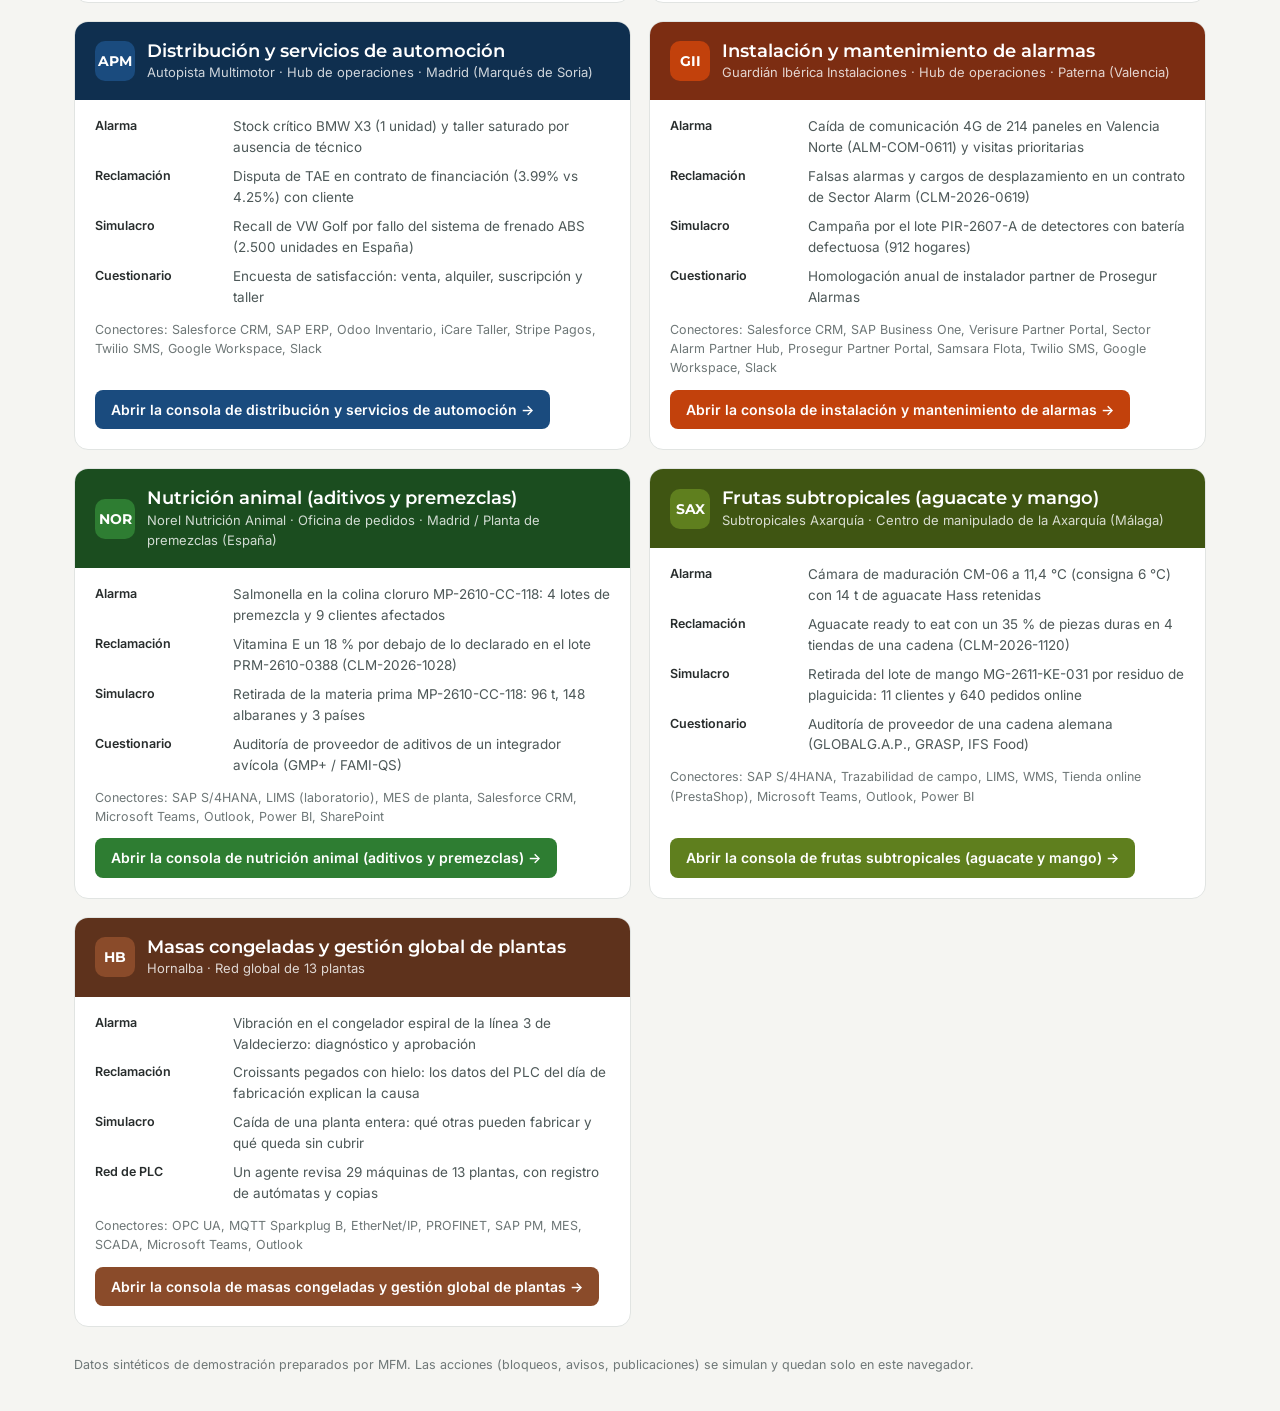
==== commit 87f4a894: "Add global plant management console (11th sector, fictitious company Hornalba) Own screens for a fro" ====
--- a/index.html
+++ b/index.html
@@ -4,7 +4,7 @@
   <meta charset="utf-8">
   <meta name="viewport" content="width=device-width, initial-scale=1">
   <title>Agentic Platform por industria</title>
-  <meta name="description" content="Siete consolas de Agentic Platform con la misma estructura y los mismos casos con agentes que la demo de Congelados de Navarra: maquinaria industrial, banca, retail, cervecera, despacho de abogados, empresa de congelados y concesionario de automóviles. Datos sintéticos preparados por MFM.">
+  <meta name="description" content="Once consolas de Agentic Platform por industria con casos resueltos por agentes, desde maquinaria industrial y banca hasta una red global de plantas con datos de PLC. Datos sintéticos preparados por MFM.">
   <meta name="theme-color" content="#344E45">
   <link rel="icon" type="image/svg+xml" href="data:image/svg+xml,%3Csvg xmlns='http://www.w3.org/2000/svg' viewBox='0 0 26 26'%3E%3Crect width='26' height='26' rx='6' fill='%23344E45'/%3E%3Cpath d='M8.5 8.5 17.5 13 8.5 17.5' fill='none' stroke='%23EEF3F1' stroke-width='1.6'/%3E%3Ccircle cx='8.5' cy='8.5' r='2.6' fill='%23EEF3F1'/%3E%3Ccircle cx='17.5' cy='13' r='2.6' fill='%23EEF3F1'/%3E%3Ccircle cx='8.5' cy='17.5' r='2.6' fill='%23EEF3F1'/%3E%3C/svg%3E">
   <link rel="preconnect" href="https://fonts.googleapis.com">
@@ -66,6 +66,7 @@
   <script src="assets/js/industries/alarmas/meta.js"></script>
   <script src="assets/js/industries/norel/meta.js"></script>
   <script src="assets/js/industries/fruta/meta.js"></script>
+  <script src="assets/js/industries/hornalba/meta.js"></script>
   <script src="assets/js/industries/maquinaria/en/meta.js"></script>
   <script src="assets/js/industries/banca/en/meta.js"></script>
   <script src="assets/js/industries/retail/en/meta.js"></script>
@@ -76,6 +77,7 @@
   <script src="assets/js/industries/alarmas/en/meta.js"></script>
   <script src="assets/js/industries/norel/en/meta.js"></script>
   <script src="assets/js/industries/fruta/en/meta.js"></script>
+  <script src="assets/js/industries/hornalba/en/meta.js"></script>
 </head>
 <body>
   <header class="top">
@@ -88,8 +90,8 @@
   <main class="wrap">
     <section class="hero">
       <div class="kicker" data-t="kicker">Demostración por industria</div>
-      <h1 data-t="h1">La misma consola y los mismos casos con agentes, en diez sectores</h1>
-      <p class="lead" data-t="lead">Cada consola repite las ocho escenas de la demo de Congelados de Navarra con los sistemas, la normativa y los casos de su sector. Las empresas y los datos son ficticios, y todo se ejecuta en el navegador sin tocar sistemas reales.</p>
+      <h1 data-t="h1">La misma plataforma de agentes, en once sectores</h1>
+      <p class="lead" data-t="lead">Diez consolas repiten las ocho escenas de la demo de Congelados de Navarra con los sistemas, la normativa y los casos de su sector. La de gestión global de plantas tiene pantallas propias: máquinas y PLC, mantenimiento y continuidad. Los escenarios y los datos son de demostración, y todo se ejecuta en el navegador sin tocar sistemas reales.</p>
       <ul class="scenes" id="scenes" aria-label="Escenas de cada consola">
         <li>Resumen del turno</li><li>De palabras a workflow</li><li>Alarma con aprobación humana</li><li>Reclamación de cliente</li><li>Simulacro de trazabilidad</li><li>Cuestionario de cliente</li><li>Procedimientos con citas</li><li>Cómo encaja Agentic Platform</li>
       </ul>
@@ -160,6 +162,12 @@
           ['Reclamación', 'Aguacate ready to eat con un 35 % de piezas duras en 4 tiendas de una cadena (CLM-2026-1120)'],
           ['Simulacro', 'Retirada del lote de mango MG-2611-KE-031 por residuo de plaguicida: 11 clientes y 640 pedidos online'],
           ['Cuestionario', 'Auditoría de proveedor de una cadena alemana (GLOBALG.A.P., GRASP, IFS Food)']
+        ],
+        hornalba: [
+          ['Alarma', 'Vibración en el congelador espiral de la línea 3 de Valdecierzo: diagnóstico y aprobación'],
+          ['Reclamación', 'Croissants pegados con hielo: los datos del PLC del día de fabricación explican la causa'],
+          ['Simulacro', 'Caída de una planta entera: qué otras pueden fabricar y qué queda sin cubrir'],
+          ['Red de PLC', 'Un agente revisa 29 máquinas de 13 plantas, con registro de autómatas y copias']
         ]
       };
       var CASES_EN = {
@@ -222,13 +230,19 @@
           ['Complaint', 'Ready-to-eat avocado with 35 % hard fruit in 4 stores of a retail chain (CLM-2026-1120)'],
           ['Drill', 'Withdrawal of mango lot MG-2611-KE-031 for a pesticide residue: 11 customers and 640 online orders'],
           ['Questionnaire', 'Supplier audit from a German retail chain (GLOBALG.A.P., GRASP, IFS Food)']
+        ],
+        hornalba: [
+          ['Alarm', 'Vibration on the Valdecierzo line 3 spiral freezer: diagnosis and approval'],
+          ['Complaint', 'Croissants stuck together with ice: PLC data from the production day explains why'],
+          ['Drill', 'A whole plant goes down: which others can produce and what stays uncovered'],
+          ['PLC network', 'An agent reviews 29 machines in 13 plants, with a PLC and backup registry']
         ]
       };
       var T = {
         es: { scenes: ['Resumen del turno', 'De palabras a workflow', 'Alarma con aprobación humana', 'Reclamación de cliente', 'Simulacro de trazabilidad', 'Cuestionario de cliente', 'Procedimientos con citas', 'Cómo encaja Agentic Platform'], conn: 'Conectores', open: 'Abrir la consola de ' },
         en: { scenes: ['Shift summary', 'From words to workflow', 'Alarm with human approval', 'Customer complaint', 'Traceability drill', 'Customer questionnaire', 'Procedures with citations', 'How Agentic Platform fits'], conn: 'Connectors', open: 'Open the console for ',
-          sub: 'MFM agent platform', kicker: 'Demo by industry', h1: 'The same console and the same agent use cases, in ten sectors',
-          lead: 'Each console repeats the eight scenes of the Congelados de Navarra demo with the systems, regulations and cases of its sector. Companies and data are fictitious, and everything runs in the browser without touching real systems.',
+          sub: 'MFM agent platform', kicker: 'Demo by industry', h1: 'One agent platform, eleven sectors',
+          lead: 'Ten consoles repeat the eight scenes of the Congelados de Navarra demo with the systems, regulations and cases of their sector. The global plant management one has its own screens: machines and PLCs, maintenance and continuity. Scenarios and data are for demonstration, and everything runs in the browser without touching real systems.',
           ref: 'Reference demo: Congelados de Navarra, frozen food.', refa: 'Open the original demo ↗',
           foot: 'Synthetic demo data prepared by MFM. Actions (holds, notices, publications) are simulated and stay in this browser only.' }
       };
@@ -246,7 +260,7 @@
         b.setAttribute('aria-pressed', String(b.getAttribute('data-lang') === LANG));
         b.addEventListener('click', function () { try { localStorage.setItem('agentic-ind-lang', b.getAttribute('data-lang')); } catch (e) { /* */ } location.search = '?lang=' + b.getAttribute('data-lang'); });
       });
-      var ORDER = ['maquinaria', 'banca', 'retail', 'cerveceria', 'abogados', 'congelados', 'autopista', 'alarmas', 'norel', 'fruta'];
+      var ORDER = ['maquinaria', 'banca', 'retail', 'cerveceria', 'abogados', 'congelados', 'autopista', 'alarmas', 'norel', 'fruta', 'hornalba'];
       var P = window.AGENTIC_INDUSTRIES || {};
       var PE = window.AGENTIC_INDUSTRIES_EN || {};
       var esc = function (s) { return String(s).replace(/[&<>"]/g, function (c) { return { '&': '&amp;', '<': '&lt;', '>': '&gt;', '"': '&quot;' }[c]; }); };
@@ -257,7 +271,7 @@
           + '<div class="ind-head"><span class="ind-av">' + esc(m.short) + '</span><div><div class="ind-name">' + esc(m.industry) + '</div><div class="ind-co">' + esc(m.company) + ' · ' + esc(m.site) + '</div></div></div>'
           + '<div class="ind-body"><ul class="cases">' + CASES[k].map(function (c) { return '<li><b>' + esc(c[0]) + '</b><span>' + esc(c[1]) + '</span></li>'; }).join('') + '</ul>'
           + '<div class="systems">' + T[LANG].conn + ': ' + esc(m.connectors.join(', ')) + '</div>'
-          + '<a class="go" href="consola.html?ind=' + k + '&lang=' + LANG + '">' + T[LANG].open + esc(EN ? m.industry : m.industry.toLowerCase()) + ' →</a></div></article>';
+          + '<a class="go" href="' + (m.href ? m.href + '?lang=' : 'consola.html?ind=' + k + '&lang=') + LANG + '">' + T[LANG].open + esc(EN ? m.industry : m.industry.toLowerCase()) + ' →</a></div></article>';
       }).join('');
     })();
   </script>
